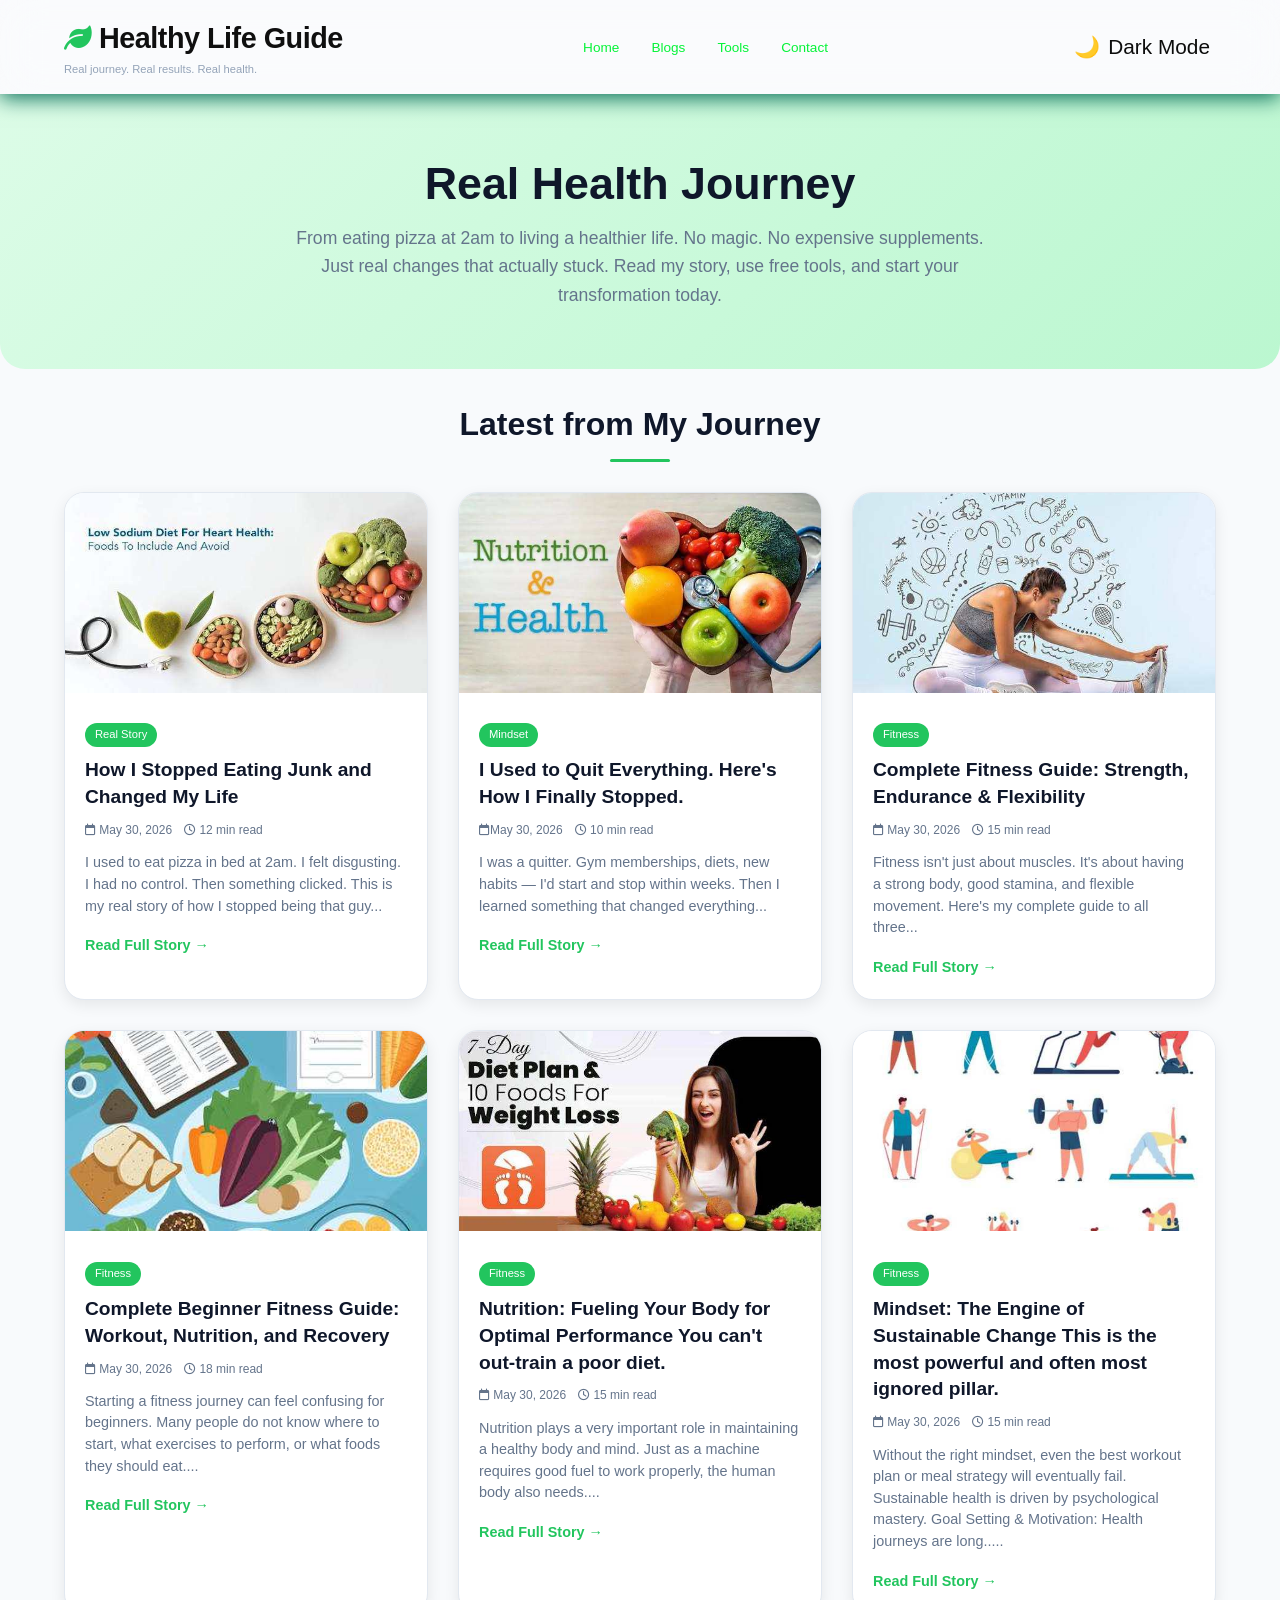
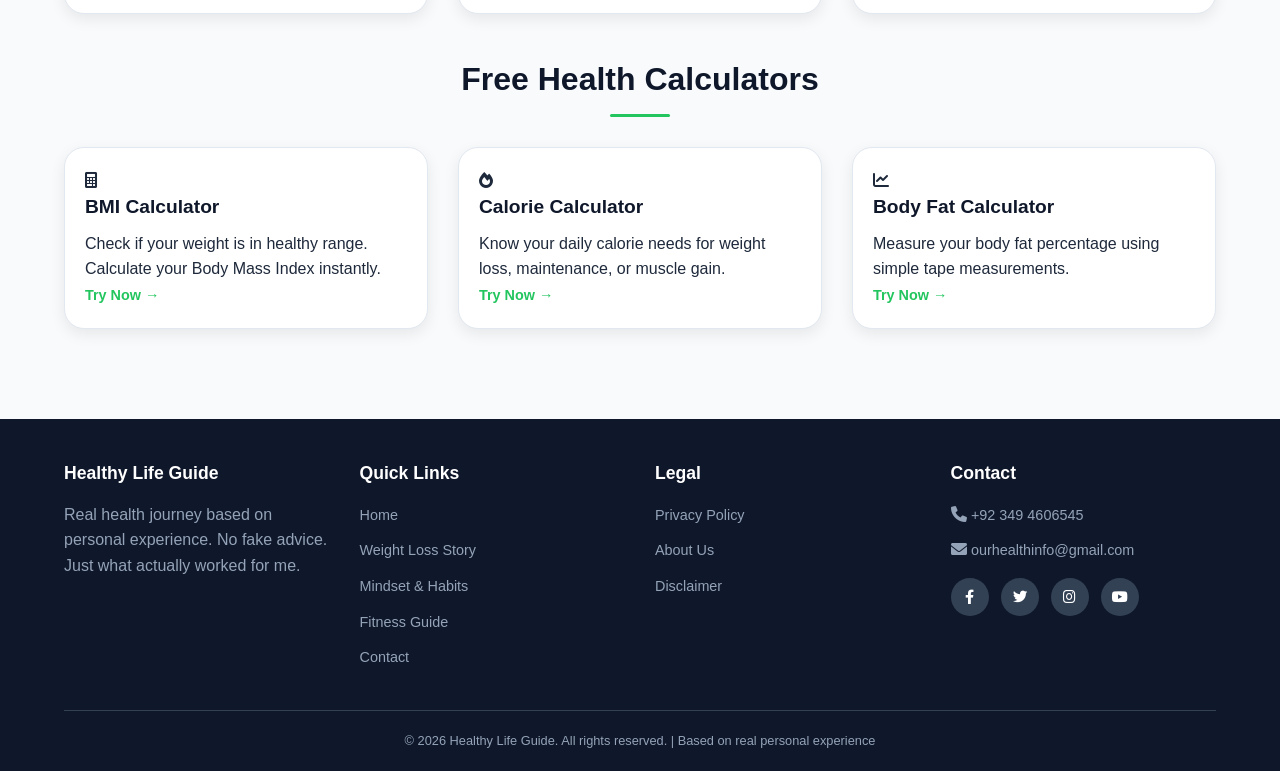
==== index.html @ e38f58d9 "remove sidebar adds" ====
<!DOCTYPE html>
<html lang="en">
<head>
    <meta charset="UTF-8">
    <meta name="viewport" content="width=device-width, initial-scale=1.0">
    
    <title>Healthy Life Guide | Real Fitness, Nutrition & Weight Loss Journey</title>
    <meta name="description" content="Real health journey from junk food addict to healthy living. Read my weight loss story, get fitness tips, nutrition advice, and use free health calculators.">
    <meta name="keywords" content="weight loss journey, fitness guide, healthy diet, home workout, BMI calculator, calorie calculator, real health story, personal experience">
    <meta name="author" content="Healthy Life Guide">
    <meta name="robots" content="index, follow">
    
    <link rel="canonical" href="https://ourhealthinfo.com/index.html">

    <!-- Open Graph -->
    <meta property="og:title" content="Healthy Life Guide | Real Fitness, Nutrition & Weight Loss Journey">
    <meta property="og:description" content="Real health journey from junk food addict to healthy living. Read my story and use free tools.">
    <meta property="og:type" content="website">
    <meta property="og:url" content="https://ourhealthinfo.com/">
    
    <!-- Twitter Card -->
    <meta name="twitter:card" content="summary_large_image">
    <meta name="twitter:title" content="Healthy Life Guide">
    <meta name="twitter:description" content="Real weight loss journey, fitness tips, and free health calculators">
    
    <!-- Favicon -->
    <link rel="icon" href="pictures/favicon.png" type="image/jpeg">

    <!-- Google AdSense -->
    <script async src="https://pagead2.googlesyndication.com/pagead/js/adsbygoogle.js?client=ca-pub-5123298033596186"
    crossorigin="anonymous"></script>

    <!-- Auto-Scroll Script (Hidden) -->

    <!-- Google tag (gtag.js) -->
    <script async src="https://www.googletagmanager.com/gtag/js?id=G-GXMY2THTPW"></script>
    <script>
      window.dataLayer = window.dataLayer || [];
      function gtag(){dataLayer.push(arguments);}
      gtag('js', new Date());
      gtag('config', 'G-GXMY2THTPW');
    </script>

    <!-- Schema Markup -->
    <script type="application/ld+json">
    {
        "@context": "https://schema.org",
        "@type": "WebSite",
        "name": "Healthy Life Guide",
        "url": "https://ourhealthinfo.com",
        "description": "Real health journey based on personal experience",
        "potentialAction": {
            "@type": "SearchAction",
            "target": "https://ourhealthinfo.com/search?q={search_term_string}",
            "query-input": "required name=search_term_string"
        }
    }
    </script>
    
    <link rel="stylesheet" href="css/style.css">
    <link rel="stylesheet" href="https://cdnjs.cloudflare.com/ajax/libs/font-awesome/6.0.0-beta3/css/all.min.css">
    <link rel="icon" type="image/png" href="assets/favicon.jpg">
</head>
<body>

<header class="site-header">
    <div class="container header-content">
        <div class="logo">
            <h1><i class="fas fa-leaf"></i> Healthy Life Guide</h1>
            <p>Real journey. Real results. Real health.</p>
        </div>
        <nav class="main-nav">
            <ul>
                <li><a href="index.html">Home</a></li>
                <li><a href="#blogs">Blogs</a></li>
                <li><a href="#tools">Tools</a></li>
                <li><a href="contact.html">Contact</a></li>
            </ul>
        </nav>
        <button id="darkModeToggle" class="dark-mode-toggle">
            🌙 <span>Dark Mode</span>
        </button>
    </div>
</header>

<section class="hero">
    <div class="container">
        <h1> Real Health Journey</h1>
        <p>From eating pizza at 2am to living a healthier life. No magic. No expensive supplements. Just real changes that actually stuck. Read my story, use free tools, and start your transformation today.</p>
    </div>
</section>

<!-- Main Layout with Sidebar -->
<main class="container main-layout">
    
    <!-- LEFT COLUMN: Main Content -->
    <div class="main-content">
        
        <!-- Blogs Section -->
        <section id="blogs">
            <h2 class="section-title">Latest from My Journey</h2>
            <div class="blog-grid">
                
                <article class="blog-card">
                    <img src="assets/weight-loss-journey.jpg" alt="Weight loss transformation journey before and after" class="blog-img" title="My Weight Loss Transformation Story">
                    <div class="blog-content">
                        <span class="blog-category">Real Story</span>
                        <h3><a href="blog/my-weight-loss-journey.html">How I Stopped Eating Junk and Changed My Life</a></h3>
                        <div class="blog-meta">
                            <span><i class="far fa-calendar"></i> May 30, 2026</span>
                            <span><i class="far fa-clock"></i> 12 min read</span>
                        </div>
                        <p class="blog-excerpt">I used to eat pizza in bed at 2am. I felt disgusting. I had no control. Then something clicked. This is my real story of how I stopped being that guy...</p>
                        <a href="blog/my-weight-loss-journey.html" class="read-more">Read Full Story →</a>
                    </div>
                </article>
                
                <article class="blog-card">
                    <img src="assets/healthy-diet.jpg" alt="Healthy balanced diet meal" class="blog-img" title="My Healthy Eating Transformation">
                    <div class="blog-content">
                        <span class="blog-category">Mindset</span>
                        <h3><a href="blog/how-i-started-healthy-diet.html">I Used to Quit Everything. Here's How I Finally Stopped.</a></h3>
                        <div class="blog-meta">
                            <span><i class="far fa-calendar"></i>May 30, 2026</span>
                            <span><i class="far fa-clock"></i> 10 min read</span>
                        </div>
                        <p class="blog-excerpt">I was a quitter. Gym memberships, diets, new habits — I'd start and stop within weeks. Then I learned something that changed everything...</p>
                        <a href="blog/how-i-started-healthy-diet.html" class="read-more">Read Full Story →</a>
                    </div>
                </article>
                
                <article class="blog-card">
                    <img src="assets/daily-fitness.jpg" alt="Home workout fitness routine" class="blog-img" title="Complete Home Fitness Guide">
                    <div class="blog-content">
                        <span class="blog-category">Fitness</span>
                        <h3><a href="blog/my-daily-fitness-routine.html">Complete Fitness Guide: Strength, Endurance & Flexibility</a></h3>
                        <div class="blog-meta">
                            <span><i class="far fa-calendar"></i> May 30, 2026</span>
                            <span><i class="far fa-clock"></i> 15 min read</span>
                        </div>
                        <p class="blog-excerpt">Fitness isn't just about muscles. It's about having a strong body, good stamina, and flexible movement. Here's my complete guide to all three...</p>
                        <a href="blog/my-daily-fitness-routine.html" class="read-more">Read Full Story →</a>
                    </div>
                </article>

                <article class="blog-card">
                    <img src="assets/2nd_optimized_optimized.jpg" alt="Home workout fitness routine" class="blog-img" title="Complete Home Fitness Guide">
                    <div class="blog-content">
                        <span class="blog-category">Fitness</span>
                        <h3><a href="blog/Complete-Beginner-Fitness-Guide.html">Complete Beginner Fitness Guide: Workout, Nutrition, and Recovery</a></h3>
                        <div class="blog-meta">
                            <span><i class="far fa-calendar"></i> May 30, 2026</span>
                            <span><i class="far fa-clock"></i> 18 min read</span>
                        </div>
                        <p class="blog-excerpt">Starting a fitness journey can feel confusing for beginners. Many people do not know where to start, what exercises to perform, or what foods they should eat....</p>
                        <a href="blog/Complete-Beginner-Fitness-Guide.html" class="read-more">Read Full Story →</a>
                    </div>
                </article>

                <!-- IN-FEED AD (After 4th blog card - between blog cards) -->
                <!-- <div class="infeed-ad">
                    <ins class="adsbygoogle"
                         style="display:block; text-align:center;"
                         data-ad-layout="in-article"
                         data-ad-format="fluid"
                         data-ad-client="ca-pub-5123298033596186"
                         data-ad-slot="1799684906"></ins>
                    <script>
                         (adsbygoogle = window.adsbygoogle || []).push({});
                    </script>
                </div> -->

                <article class="blog-card">
                    <img src="assets/20251025_025932_optimized.jpg" alt="Home workout fitness routine" class="blog-img" title="Complete Home Fitness Guide">
                    <div class="blog-content">
                        <span class="blog-category">Fitness</span>
                        <h3><a href="blog/complete-nutrition-guide.html">Nutrition: Fueling Your Body for Optimal Performance You can't out-train a poor diet.</a></h3>
                        <div class="blog-meta">
                            <span><i class="far fa-calendar"></i> May 30, 2026</span>
                            <span><i class="far fa-clock"></i> 15 min read</span>
                        </div>
                        <p class="blog-excerpt">Nutrition plays a very important role in maintaining a healthy body and mind. Just as a machine requires good fuel to work properly, the human body also needs....</p>
                        <a href="blog/complete-nutrition-guide.html" class="read-more">Read Full Story →</a>
                    </div>
                </article>

                <article class="blog-card">
                    <img src="assets/20251025_090046_optimized.jpg" alt="Home workout fitness routine" class="blog-img" title="Complete Home Fitness Guide">
                    <div class="blog-content">
                        <span class="blog-category">Fitness</span>
                        <h3><a href="blog/complete-mindset-guide.html">Mindset: The Engine of Sustainable Change This is the most powerful and often most ignored pillar.</a></h3>
                        <div class="blog-meta">
                            <span><i class="far fa-calendar"></i> May 30, 2026</span>
                            <span><i class="far fa-clock"></i> 15 min read</span>
                        </div>
                        <p class="blog-excerpt">Without the right mindset, even the best workout plan or meal strategy will eventually fail. Sustainable health is driven by psychological mastery. Goal Setting & Motivation: Health journeys are long.....</p>
                        <a href="blog/complete-mindset-guide.html" class="read-more">Read Full Story →</a>
                    </div>
                </article>
            </div>
        </section>
        
        <!-- Tools Section -->
        <section id="tools">
            <h2 class="section-title">Free Health Calculators</h2>
            <div class="tools-grid">
                
                <div class="tool-card">
                    <div class="tool-content">
                        <div class="tool-icon"><i class="fas fa-calculator"></i></div>
                        <h3><a href="tools/bmi-calculator.html">BMI Calculator</a></h3>
                        <p>Check if your weight is in healthy range. Calculate your Body Mass Index instantly.</p>
                        <a href="tools/bmi-calculator.html" class="read-more">Try Now →</a>
                    </div>
                </div>
                
                <div class="tool-card">
                    <div class="tool-content">
                        <div class="tool-icon"><i class="fas fa-fire"></i></div>
                        <h3><a href="tools/calorie-calculator.html">Calorie Calculator</a></h3>
                        <p>Know your daily calorie needs for weight loss, maintenance, or muscle gain.</p>
                        <a href="tools/calorie-calculator.html" class="read-more">Try Now →</a>
                    </div>
                </div>
                
                <div class="tool-card">
                    <div class="tool-content">
                        <div class="tool-icon"><i class="fas fa-chart-line"></i></div>
                        <h3><a href="tools/body-fat-calculator.html">Body Fat Calculator</a></h3>
                        <p>Measure your body fat percentage using simple tape measurements.</p>
                        <a href="tools/body-fat-calculator.html" class="read-more">Try Now →</a>
                    </div>
                </div>
            </div>
            
            <!-- IN-ARTICLE AD (After tools section) -->
            <div class="inarticle-ad">
                <ins class="adsbygoogle"
                     style="display:block; text-align:center;"
                     data-ad-layout="in-article"
                     data-ad-format="fluid"
                     data-ad-client="ca-pub-5123298033596186"
                     data-ad-slot="1799684906"></ins>
                <script>
                     (adsbygoogle = window.adsbygoogle || []).push({});
                </script>
            </div>
        </section>
    </div>
    
</main>

<!-- MOBILE ONLY: Bottom Anchor Ad (Sticky on Mobile) -->
<div class="mobile-bottom-ad">
    <ins class="adsbygoogle"
         style="display:block"
         data-ad-client="ca-pub-5123298033596186"
         data-ad-slot="8180225611"
         data-ad-format="auto"
         data-full-width-responsive="true"></ins>
    <script>
         (adsbygoogle = window.adsbygoogle || []).push({});
    </script>
</div>

<footer class="site-footer">
    <div class="container">
        <div class="footer-content">
            <div class="footer-col">
                <h3>Healthy Life Guide</h3>
                <p>Real health journey based on personal experience. No fake advice. Just what actually worked for me.</p>
            </div>
            <div class="footer-col">
                <h3>Quick Links</h3>
                <ul>
                    <li><a href="index.html">Home</a></li>
                    <li><a href="blog/my-weight-loss-journey.html">Weight Loss Story</a></li>
                    <li><a href="blog/how-i-started-healthy-diet.html">Mindset & Habits</a></li>
                    <li><a href="blog/my-daily-fitness-routine.html">Fitness Guide</a></li>
                    <li><a href="contact.html">Contact</a></li>
                </ul>
            </div>
            <div class="footer-col">
                <h3>Legal</h3>
                <ul>
                    <li><a href="blog/privacy.html">Privacy Policy</a></li>
                    <li><a href="blog/about.html">About Us</a></li>
                    <li><a href="blog/disclaimer.html">Disclaimer</a></li>
                </ul>
            </div>
            <div class="footer-col">
                <h3>Contact</h3>
                <ul>
                    <li><i class="fas fa-phone"></i> <a href="tel:+923494606545">+92 349 4606545</a></li>
                    <li><i class="fas fa-envelope"></i> <a href="mailto:ourhealthinfo@gmail.com">ourhealthinfo@gmail.com</a></li>
                </ul>
                <div class="social-links" style="margin-top: 15px;">
                    <a href="#"><i class="fab fa-facebook-f"></i></a>
                    <a href="#"><i class="fab fa-twitter"></i></a>
                    <a href="#"><i class="fab fa-instagram"></i></a>
                    <a href="#"><i class="fab fa-youtube"></i></a>
                </div>
            </div>
        </div>
        <div class="footer-bottom">
            <p>&copy; 2026 Healthy Life Guide. All rights reserved. | Based on real personal experience</p>
        </div>
    </div>
</footer>

<script src="js/main.js"></script>
<script src="assets/js/auto-scroll.js" defer></script>


</body>
</html>
---- css/style.css ----
/* ========================================
   HEALTHY LIFE GUIDE - FULLY RESPONSIVE
   Mobile-First Design WITH DARK MODE
   ======================================== */

* {
    margin: 0;
    padding: 0;
    box-sizing: border-box;
}

/* Light Mode Variables (Default) */
:root {
    --primary: #22c55e;
    --primary-dark: #16a34a;
    --primary-light: #4ade80;
    --secondary: #3b82f6;
    --dark: #1e293b;
    --darker: #0f172a;
    --light: #f8fafc;
    --gray: #64748b;
    --gray-light: #e2e8f0;
    --white: #ffffff;
    --danger: #ef4444;
    --warning: #f59e0b;
    --success: #10b981;
    --bg-body: #f8fafc;
    --text-body: #1e293b;
    --card-bg: #ffffff;
    --border-color: #e2e8f0;
    --footer-bg: #0f172a;
    --footer-text: #94a3b8;
}

/* Dark Mode Variables */
body.dark-mode {
    --bg-body: #121212;
    --text-body: #e0e0e0;
    --card-bg: #1e1e1e;
    --border-color: #333333;
    --gray-light: #333333;
    --gray: #aaaaaa;
    --footer-bg: #0a0a0a;
    --footer-text: #888888;
}

body {
    font-family: 'Segoe UI', Tahoma, Geneva, Verdana, sans-serif;
    background-color: var(--bg-body);
    color: var(--text-body);
    line-height: 1.6;
    font-size: 16px;
    transition: background-color 0.3s ease, color 0.3s ease;
}

.container {
    width: 100%;
    max-width: 1200px;
    margin: 0 auto;
    padding: 0 16px;
}

/* ========== DARK MODE TOGGLE BUTTON ========== */
.dark-mode-toggle {
    background: transparent;
    border: none;
    cursor: pointer;
    font-size: 1.3rem;
    padding: 4px 6px;
    border-radius: 30px;
    transition: all 0.3s ease;
    color: #0c0c0c;
    display: flex;
    align-items: center;
    gap: 8px;
}

.dark-mode-toggle:hover {
    background-color: rgba(255, 255, 255, 0.1);
    transform: scale(1.05);
}

body.dark-mode .dark-mode-toggle {
    color: #ffd966;
}

/* ========== HEADER (Mobile First) ========== */
.site-header {
    /* background: linear-gradient(135deg, var(--darker) 0%, var(--dark) 100%); */
    color: rgb(15, 15, 15);
    padding: 15px 0;
    position: sticky;
    top: 0;
    z-index: 1000;
    box-shadow: 0 4px 20px rgba(2, 107, 84, 0.973);
        background: rgba(255, 255, 255, 0.25);
    backdrop-filter: blur(20px);
}

.header-content {
    display: flex;
    flex-direction: column;
    align-items: center;
    gap: 12px;
}

.logo {
    text-align: center;
}

.logo h1 {
    font-size: 1.5rem;
    letter-spacing: -0.5px;
}

.logo h1 i {
    color: var(--primary);
}

.logo p {
    font-size: 0.7rem;
    color: #94a3b8;
}

.main-nav ul {
    display: flex;
    flex-wrap: wrap;
    justify-content: center;
    gap: 12px;
    list-style: none;
}

.main-nav a {
    color: #06f339;
    text-decoration: none;
    font-weight: 500;
    font-size: 0.85rem;
    padding: 5px 10px;
    transition: color 0.3s;
}

.main-nav a:hover {
    color: var(--primary);
}

/* ========== HERO (Mobile First) ========== */
.hero {
    background: linear-gradient(135deg, #dcfce7 0%, #bbf7d0 100%);
    padding: 40px 16px;
    text-align: center;
    border-radius: 0 0 25px 25px;
    margin-bottom: 30px;
    transition: background 0.3s ease;
}

body.dark-mode .hero {
    background: linear-gradient(135deg, #1a3a2a 0%, #0d2a1a 100%);
}

.hero h1 {
    font-size: 1.8rem;
    color: var(--darker);
    margin-bottom: 12px;
    line-height: 1.3;
}

body.dark-mode .hero h1 {
    color: #ffffff;
}

.hero p {
    font-size: 1rem;
    color: var(--gray);
    max-width: 700px;
    margin: 0 auto;
}

/* ========== SECTION TITLES ========== */
.section-title {
    font-size: 1.6rem;
    text-align: center;
    margin-bottom: 30px;
    color: var(--darker);
    position: relative;
    padding-bottom: 12px;
}

body.dark-mode .section-title {
    color: var(--primary-light);
}

.section-title::after {
    content: '';
    position: absolute;
    bottom: 0;
    left: 50%;
    transform: translateX(-50%);
    width: 60px;
    height: 3px;
    background: var(--primary);
    border-radius: 2px;
}

/* ========== BLOG CARDS (Mobile First) ========== */
.blog-grid, .tools-grid {
    display: grid;
    grid-template-columns: 1fr;
    gap: 25px;
    margin-bottom: 40px;
}

.blog-card, .tool-card {
    background: var(--card-bg);
    border-radius: 20px;
    overflow: hidden;
    box-shadow: 0 5px 15px rgba(0,0,0,0.08);
    transition: transform 0.3s, box-shadow 0.3s;
    border: 1px solid var(--border-color);
}

.blog-card:hover, .tool-card:hover {
    transform: translateY(-3px);
    box-shadow: 0 10px 25px rgba(0,0,0,0.12);
}

.blog-img {
    width: 100%;
    height: 200px;
    object-fit: cover;
}

.blog-content, .tool-content {
    padding: 20px;
}

.blog-category {
    display: inline-block;
    background: var(--primary);
    color: white;
    font-size: 0.7rem;
    padding: 3px 10px;
    border-radius: 20px;
    margin-bottom: 10px;
}

.blog-card h3, .tool-card h3 {
    font-size: 1.2rem;
    margin-bottom: 10px;
    color: var(--darker);
    line-height: 1.4;
}

body.dark-mode .blog-card h3,
body.dark-mode .tool-card h3 {
    color: #ffffff;
}

.blog-card h3 a, .tool-card h3 a {
    text-decoration: none;
    color: inherit;
    transition: color 0.3s;
}

.blog-card h3 a:hover, .tool-card h3 a:hover {
    color: var(--primary);
}

.blog-meta {
    font-size: 0.75rem;
    color: var(--gray);
    margin-bottom: 12px;
    display: flex;
    gap: 12px;
    flex-wrap: wrap;
}

.blog-excerpt {
    color: var(--gray);
    margin-bottom: 15px;
    line-height: 1.5;
    font-size: 0.9rem;
}

.read-more {
    display: inline-block;
    color: var(--primary);
    text-decoration: none;
    font-weight: 600;
    font-size: 0.9rem;
    transition: gap 0.3s;
}

.read-more:hover {
    gap: 5px;
}

/* ========== BLOG POST PAGE (Mobile First) ========== */
.blog-post {
    background: var(--card-bg);
    border-radius: 20px;
    padding: 20px;
    margin: 30px 0;
    box-shadow: 0 5px 15px rgba(0,0,0,0.05);
    border: 1px solid var(--border-color);
}

.blog-post h1 {
    font-size: 1.8rem;
    color: var(--darker);
    margin-bottom: 15px;
    line-height: 1.3;
}

body.dark-mode .blog-post h1 {
    color: #ffffff;
}

.blog-post .post-meta {
    color: var(--gray);
    border-bottom: 1px solid var(--border-color);
    padding-bottom: 15px;
    margin-bottom: 20px;
    font-size: 0.8rem;
    display: flex;
    flex-wrap: wrap;
    gap: 15px;
}

.blog-post h2 {
    font-size: 1.4rem;
    margin: 30px 0 15px 0;
    color: var(--dark);
    border-left: 4px solid var(--primary);
    padding-left: 15px;
}

.blog-post h3 {
    font-size: 1.2rem;
    margin: 25px 0 12px 0;
    color: var(--dark);
}

body.dark-mode .blog-post h2,
body.dark-mode .blog-post h3 {
    color: #e0e0e0;
}

.blog-post p {
    margin-bottom: 18px;
    font-size: 1rem;
    color: var(--text-body);
    line-height: 1.7;
}

.blog-post ul, .blog-post ol {
    margin: 15px 0 15px 25px;
}

.blog-post li {
    margin-bottom: 8px;
    font-size: 0.95rem;
    color: var(--text-body);
}

.info-box, .tip-box, .warning-box {
    padding: 15px 18px;
    margin: 20px 0;
    border-radius: 14px;
    font-size: 0.95rem;
}

.info-box {
    background: #ecfdf5;
    border-left: 4px solid var(--success);
}

body.dark-mode .info-box {
    background: #1a3a2a;
    border-left: 4px solid var(--success);
}

.tip-box {
    background: #fffbeb;
    border-left: 4px solid var(--warning);
}

body.dark-mode .tip-box {
    background: #3a2a1a;
    border-left: 4px solid var(--warning);
}

.warning-box {
    background: #fef2f2;
    border-left: 4px solid var(--danger);
}

body.dark-mode .warning-box {
    background: #3a1a1a;
    border-left: 4px solid var(--danger);
}

.post-image {
    width: 100%;
    border-radius: 16px;
    margin: 20px 0;
}

/* ========== TOOLS PAGES (Mobile First) ========== */
.tool-container {
    background: var(--card-bg);
    border-radius: 20px;
    padding: 20px;
    margin: 30px 0;
    box-shadow: 0 5px 15px rgba(0,0,0,0.05);
    border: 1px solid var(--border-color);
}

.tool-container h1 {
    font-size: 1.6rem;
    text-align: center;
    margin-bottom: 15px;
    color: var(--darker);
}

body.dark-mode .tool-container h1 {
    color: #ffffff;
}

.tool-container > p {
    text-align: center;
    margin-bottom: 25px;
    color: var(--gray);
    font-size: 0.95rem;
}

.calculator-box {
    max-width: 100%;
    margin: 0 auto;
}

.form-group {
    margin-bottom: 18px;
}

.form-group label {
    display: block;
    margin-bottom: 6px;
    font-weight: 600;
    color: var(--text-body);
    font-size: 0.9rem;
}

.form-group input, .form-group select, .form-group textarea {
    width: 100%;
    padding: 12px 14px;
    border: 1px solid var(--border-color);
    border-radius: 12px;
    font-size: 1rem;
    transition: border-color 0.3s;
    background-color: var(--card-bg);
    color: var(--text-body);
}

.form-group input:focus, .form-group select:focus, .form-group textarea:focus {
    outline: none;
    border-color: var(--primary);
}

.btn-calculate {
    width: 100%;
    background: var(--primary);
    color: white;
    border: none;
    padding: 14px;
    border-radius: 12px;
    font-size: 1rem;
    font-weight: 600;
    cursor: pointer;
    transition: background 0.3s;
}

.btn-calculate:hover {
    background: var(--primary-dark);
}

.result-box {
    margin-top: 25px;
    padding: 18px;
    background: var(--bg-body);
    border-radius: 14px;
    text-align: center;
    border: 1px solid var(--border-color);
}

.result-box h3 {
    margin-bottom: 12px;
    color: var(--primary);
    font-size: 1.2rem;
}

.result-value {
    font-size: 2rem;
    font-weight: 700;
    color: var(--darker);
}

.tool-info {
    margin-top: 30px;
    padding: 20px;
    background: var(--bg-body);
    border-radius: 16px;
    border: 1px solid var(--border-color);
}

.tool-info h3 {
    color: var(--text-body);
    margin-bottom: 12px;
    font-size: 1.2rem;
}

.tool-info ul, .tool-info ol {
    margin-left: 20px;
    margin-bottom: 15px;
}

.tool-info li {
    margin-bottom: 8px;
    font-size: 0.9rem;
    color: var(--text-body);
}

/* ========== CONTACT PAGE (Mobile First) ========== */
.contact-container {
    display: flex;
    flex-direction: column;
    gap: 30px;
    margin: 30px 0;
}

.contact-info {
    background: var(--bg-body);
    padding: 20px;
    border-radius: 20px;
    border: 1px solid var(--border-color);
}

.contact-info h2 {
    margin-bottom: 15px;
    color: var(--darker);
    font-size: 1.4rem;
}

body.dark-mode .contact-info h2 {
    color: #ffffff;
}

.contact-detail {
    display: flex;
    align-items: center;
    gap: 15px;
    margin-bottom: 20px;
    padding: 12px;
    background: var(--card-bg);
    border-radius: 12px;
    border: 1px solid var(--border-color);
}

.contact-detail i {
    font-size: 1.3rem;
    color: var(--primary);
}

.contact-detail a {
    text-decoration: none;
    color: var(--text-body);
    word-break: break-all;
}

.contact-form {
    background: var(--card-bg);
    padding: 20px;
    border-radius: 20px;
    box-shadow: 0 5px 15px rgba(0,0,0,0.05);
    border: 1px solid var(--border-color);
}

.contact-form h2 {
    margin-bottom: 15px;
    color: var(--darker);
    font-size: 1.4rem;
}

body.dark-mode .contact-form h2 {
    color: #ffffff;
}

/* ========== FOOTER (Mobile First) ========== */
.site-footer {
    background: var(--footer-bg);
    color: var(--footer-text);
    padding: 40px 0 20px;
    margin-top: 50px;
    transition: background 0.3s ease;
}

.footer-content {
    display: grid;
    grid-template-columns: 1fr;
    gap: 30px;
    margin-bottom: 30px;
}

.footer-col h3 {
    color: white;
    margin-bottom: 15px;
    font-size: 1.1rem;
}

.footer-col ul {
    list-style: none;
}

.footer-col ul li {
    margin-bottom: 10px;
}

.footer-col a {
    color: var(--footer-text);
    text-decoration: none;
    transition: color 0.3s;
    font-size: 0.9rem;
}

.footer-col a:hover {
    color: var(--primary);
}

.social-links {
    display: flex;
    gap: 12px;
    flex-wrap: wrap;
}

.social-links a {
    display: inline-flex;
    align-items: center;
    justify-content: center;
    width: 38px;
    height: 38px;
    background: #334155;
    border-radius: 50%;
    transition: background 0.3s;
    color: white;
}

.social-links a:hover {
    background: var(--primary);
    color: white;
}

.footer-bottom {
    text-align: center;
    padding-top: 20px;
    border-top: 1px solid #334155;
    font-size: 0.8rem;
}

/* ========== TABLET (768px and up) ========== */
@media (min-width: 768px) {
    .container {
        padding: 0 24px;
    }
    
    .header-content {
        flex-direction: row;
        justify-content: space-between;
    }
    
    .logo {
        text-align: left;
    }
    
    .logo h1 {
        font-size: 1.8rem;
    }
    
    .hero h1 {
        font-size: 2.2rem;
    }
    
    .hero p {
        font-size: 1.1rem;
    }
    
    .section-title {
        font-size: 2rem;
    }
    
    .blog-grid, .tools-grid {
        grid-template-columns: repeat(2, 1fr);
        gap: 30px;
    }
    
    .blog-post {
        padding: 30px;
    }
    
    .blog-post h1 {
        font-size: 2.2rem;
    }
    
    .blog-post h2 {
        font-size: 1.6rem;
    }
    
    .tool-container {
        padding: 30px;
    }
    
    .calculator-box {
        max-width: 500px;
    }
    
    .contact-container {
        flex-direction: row;
        gap: 40px;
    }
    
    .contact-info, .contact-form {
        flex: 1;
        padding: 25px;
    }
    
    .footer-content {
        grid-template-columns: repeat(2, 1fr);
    }
}

/* ========== DESKTOP (1024px and up) ========== */
@media (min-width: 1024px) {
    .blog-grid, .tools-grid {
        grid-template-columns: repeat(3, 1fr);
    }
    
    .blog-post {
        padding: 40px;
    }
    
    .blog-post h1 {
        font-size: 2.5rem;
    }
    
    .footer-content {
        grid-template-columns: repeat(4, 1fr);
    }
    
    .hero {
        padding: 60px 0;
    }
    
    .hero h1 {
        font-size: 2.8rem;
    }
}

/* ========== MOBILE SMALL (under 480px) ========== */
@media (max-width: 480px) {
    .blog-post h1 {
        font-size: 1.5rem;
    }
    
    .blog-post h2 {
        font-size: 1.2rem;
    }
    
    .blog-post h3 {
        font-size: 1.1rem;
    }
    
    .blog-post p, .blog-post li {
        font-size: 0.9rem;
    }
    
    .info-box, .tip-box, .warning-box {
        padding: 12px 15px;
        font-size: 0.85rem;
    }
    
    .tool-container h1 {
        font-size: 1.4rem;
    }
    
    .result-value {
        font-size: 1.8rem;
    }
    
    .main-nav a {
        font-size: 0.75rem;
        padding: 4px 8px;
    }
    
    .dark-mode-toggle span {
        display: none;
    }
}

/* ========== MAIN LAYOUT WITH SIDEBAR ========== */
.main-layout {
    display: flex;
    flex-direction: column;
    gap: 30px;
    margin: 30px auto;
}

.main-content {
    flex: 3;
    min-width: 0;
}

.sidebar {
    flex: 1;
    display: flex;
    flex-direction: column;
    gap: 25px;
}

/* Desktop: Show sidebar on right */
@media (min-width: 992px) {
    .main-layout {
        flex-direction: row;
    }
}

/* Mobile: Sidebar below main content */
@media (max-width: 768px) {
    .sidebar {
        margin-top: 20px;
    }
}

/* ========== SIDEBAR STYLES ========== */
.sidebar-ad {
    background: var(--card-bg);
    border-radius: 16px;
    padding: 15px;
    text-align: center;
    border: 1px solid var(--border-color);
    min-height: 250px;
    display: flex;
    align-items: center;
    justify-content: center;
}

.sidebar-ad ins {
    display: block;
    width: 100%;
}

.sidebar-widget {
    background: var(--card-bg);
    border-radius: 16px;
    padding: 20px;
    border: 1px solid var(--border-color);
}

.sidebar-widget h3 {
    font-size: 1.2rem;
    margin-bottom: 15px;
    color: var(--darker);
    border-left: 3px solid var(--primary);
    padding-left: 12px;
}

body.dark-mode .sidebar-widget h3 {
    color: #ffffff;
}

.sidebar-widget ul {
    list-style: none;
}

.sidebar-widget ul li {
    margin-bottom: 12px;
    padding-bottom: 8px;
    border-bottom: 1px solid var(--border-color);
}

.sidebar-widget ul li:last-child {
    border-bottom: none;
}

.sidebar-widget ul li a {
    text-decoration: none;
    color: var(--text-body);
    transition: color 0.3s;
    display: block;
}

.sidebar-widget ul li a:hover {
    color: var(--primary);
    padding-left: 5px;
}

.sidebar-input {
    width: 100%;
    padding: 12px;
    border: 1px solid var(--border-color);
    border-radius: 10px;
    margin-bottom: 12px;
    background: var(--bg-body);
    color: var(--text-body);
}

.sidebar-btn {
    width: 100%;
    padding: 12px;
    background: var(--primary);
    color: white;
    border: none;
    border-radius: 10px;
    cursor: pointer;
    font-weight: 600;
    transition: background 0.3s;
}

.sidebar-btn:hover {
    background: var(--primary-dark);
}
.inarticle-ad{
    width: 80%;
}


/* Leaf Icon Styling */
.logo i.fa-leaf,
.logo h1 i,
header .logo i {
    cursor: pointer !important;
    transition: all 0.3s ease !important;
    display: inline-block !important;
}

.logo i.fa-leaf:hover,
.logo h1 i:hover,
header .logo i:hover {
    transform: scale(1.2) rotate(15deg) !important;
    color: #2ecc71 !important;
}
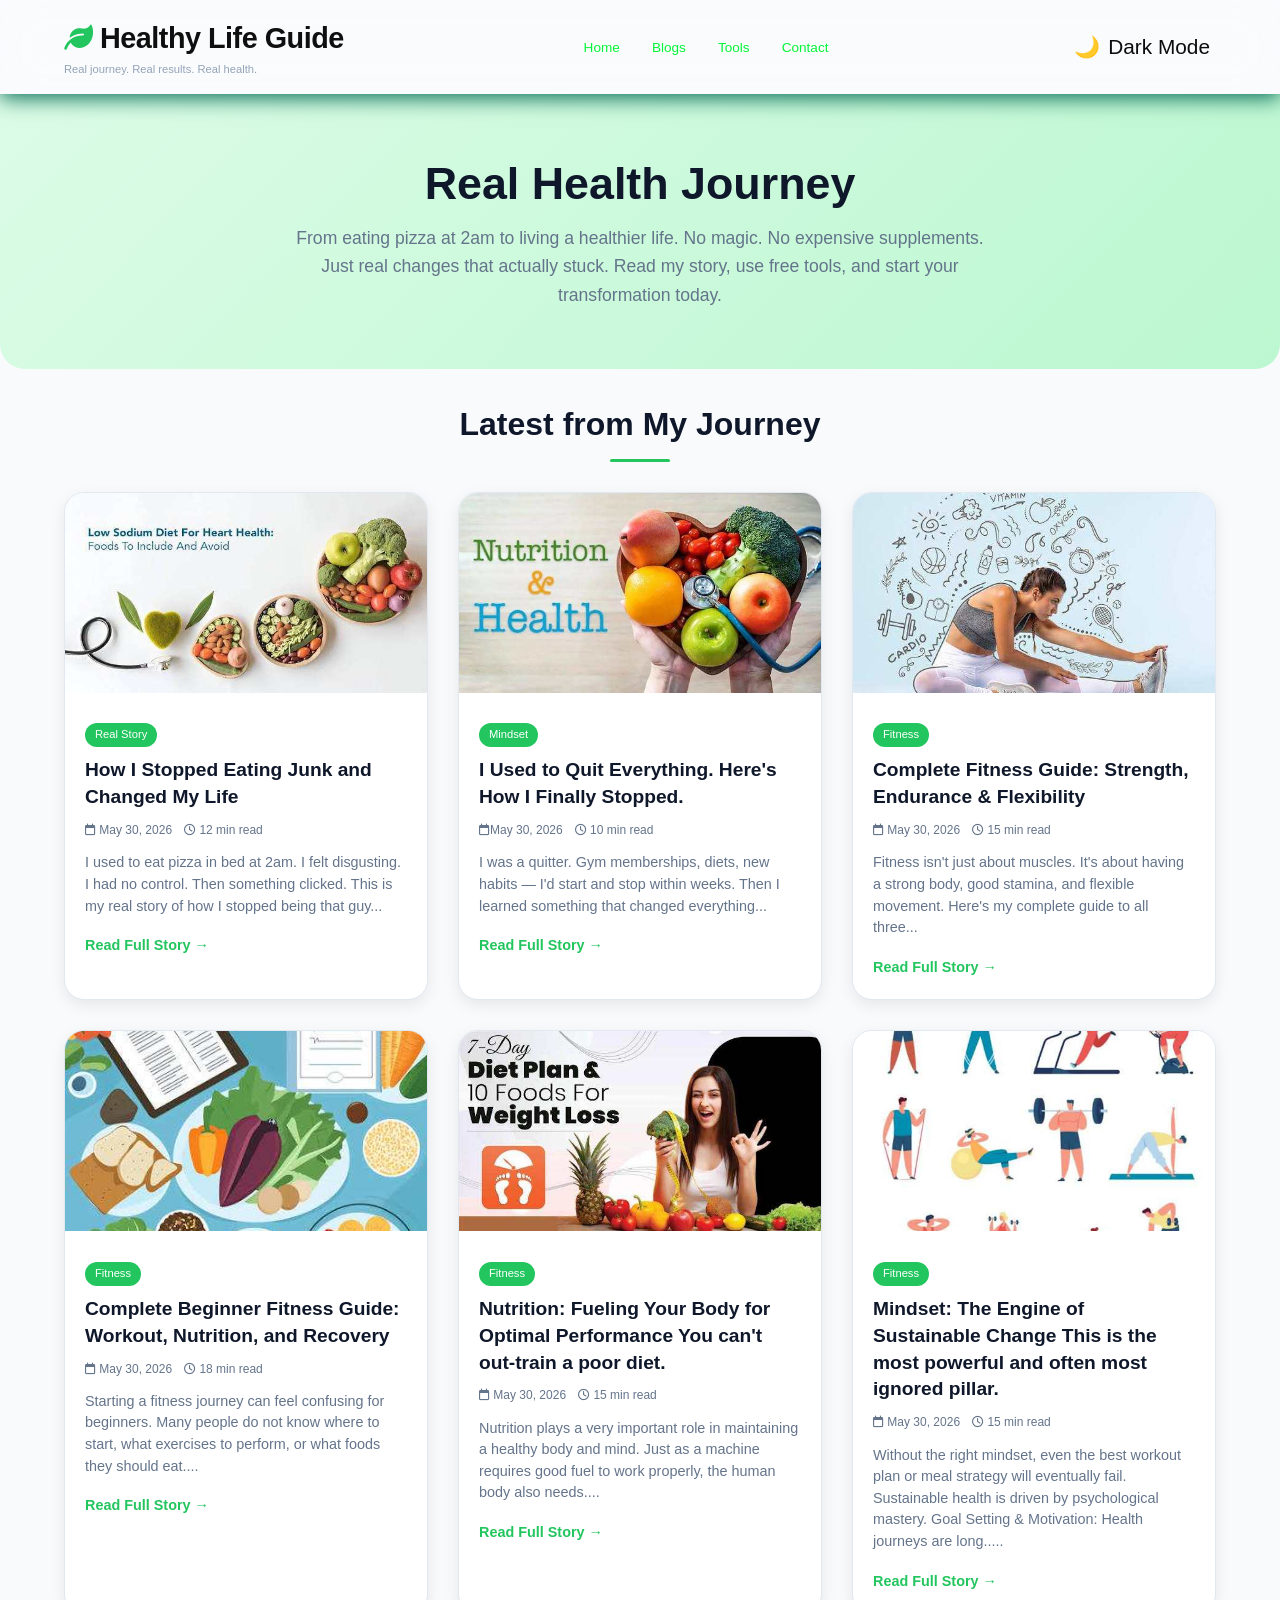
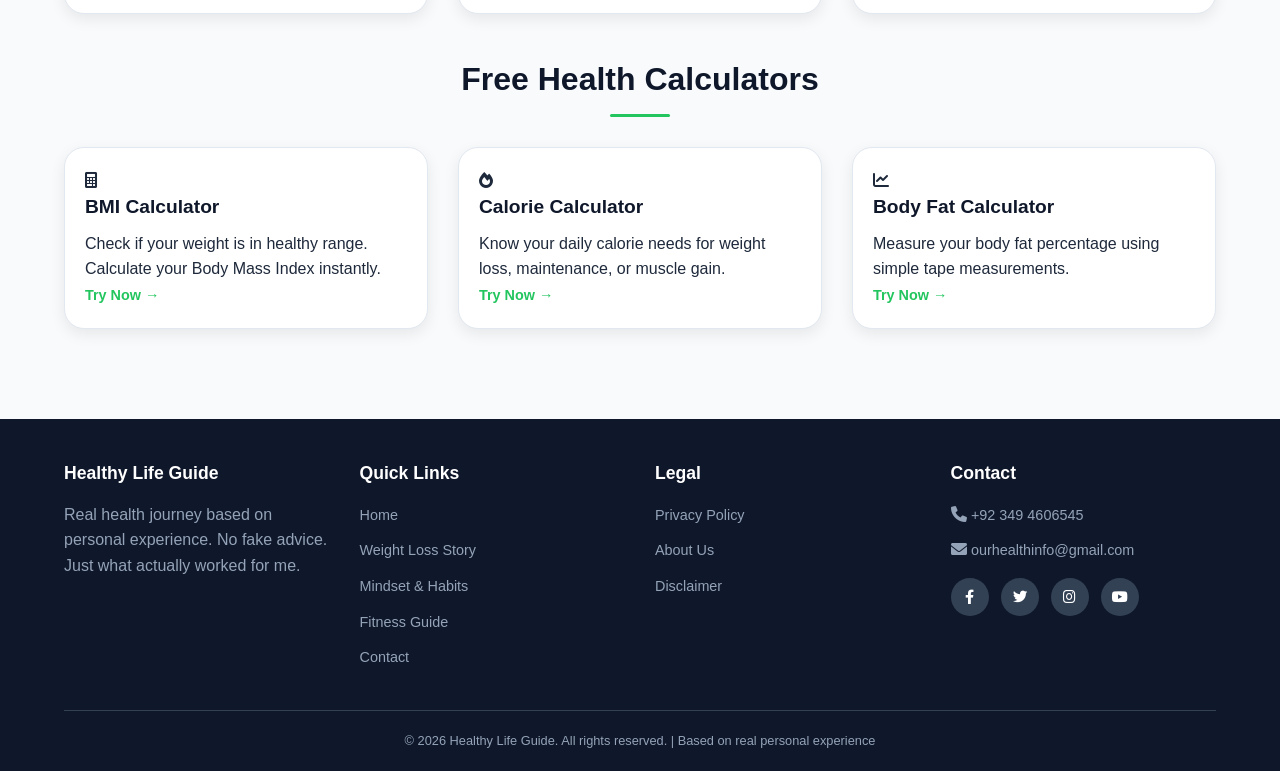
==== commit 557bef0a: "add analytic tag manager" ====
--- a/index.html
+++ b/index.html
@@ -10,7 +10,7 @@
     <meta name="author" content="Healthy Life Guide">
     <meta name="robots" content="index, follow">
     
-    <link rel="canonical" href="https://ourhealthinfo.com/index.html">
+    <link rel="canonical" href="http://apexwellness.netlify.app/index.html">
 
     <!-- Open Graph -->
     <meta property="og:title" content="Healthy Life Guide | Real Fitness, Nutrition & Weight Loss Journey">
@@ -33,13 +33,15 @@
     <!-- Auto-Scroll Script (Hidden) -->
 
     <!-- Google tag (gtag.js) -->
-    <script async src="https://www.googletagmanager.com/gtag/js?id=G-GXMY2THTPW"></script>
-    <script>
-      window.dataLayer = window.dataLayer || [];
-      function gtag(){dataLayer.push(arguments);}
-      gtag('js', new Date());
-      gtag('config', 'G-GXMY2THTPW');
-    </script>
+   <!-- Google tag (gtag.js) -->
+<script async src="https://www.googletagmanager.com/gtag/js?id=G-XFYR91ED2V"></script>
+<script>
+  window.dataLayer = window.dataLayer || [];
+  function gtag(){dataLayer.push(arguments);}
+  gtag('js', new Date());
+
+  gtag('config', 'G-XFYR91ED2V');
+</script>
 
     <!-- Schema Markup -->
     <script type="application/ld+json">
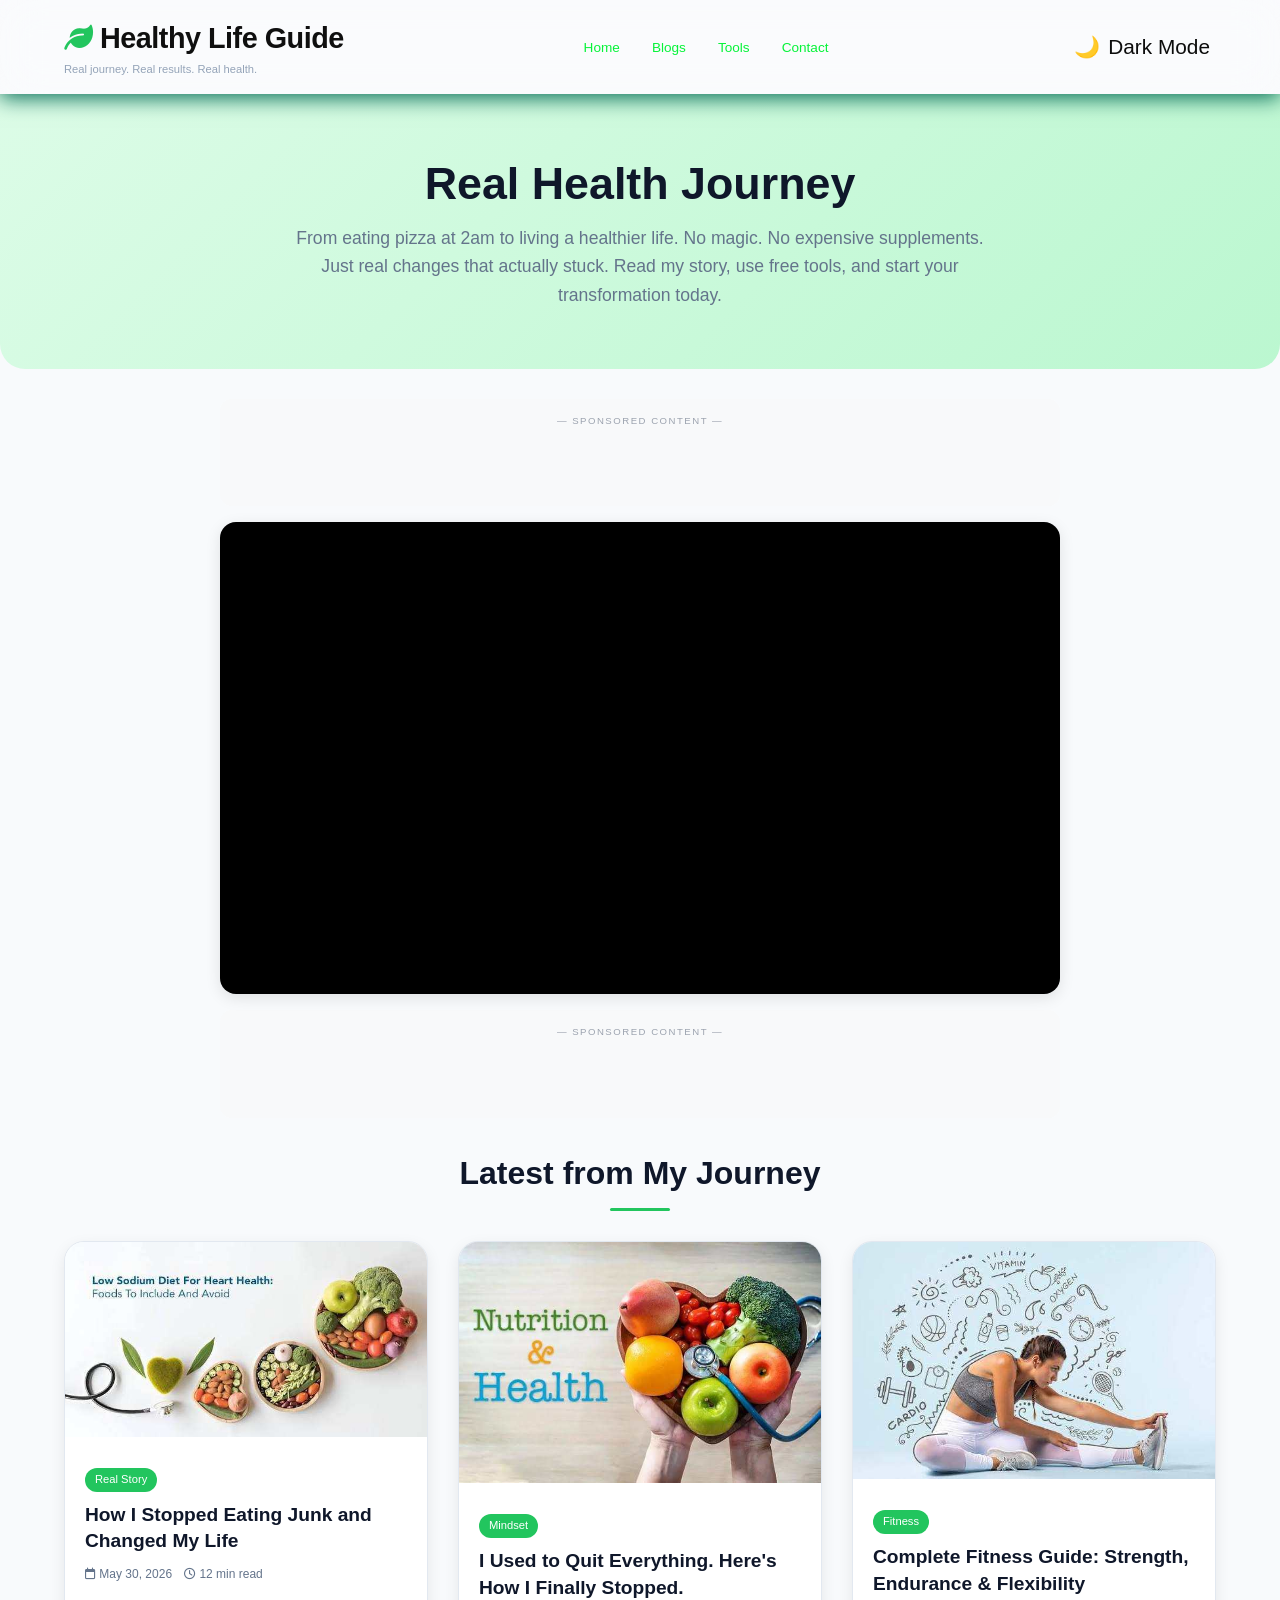
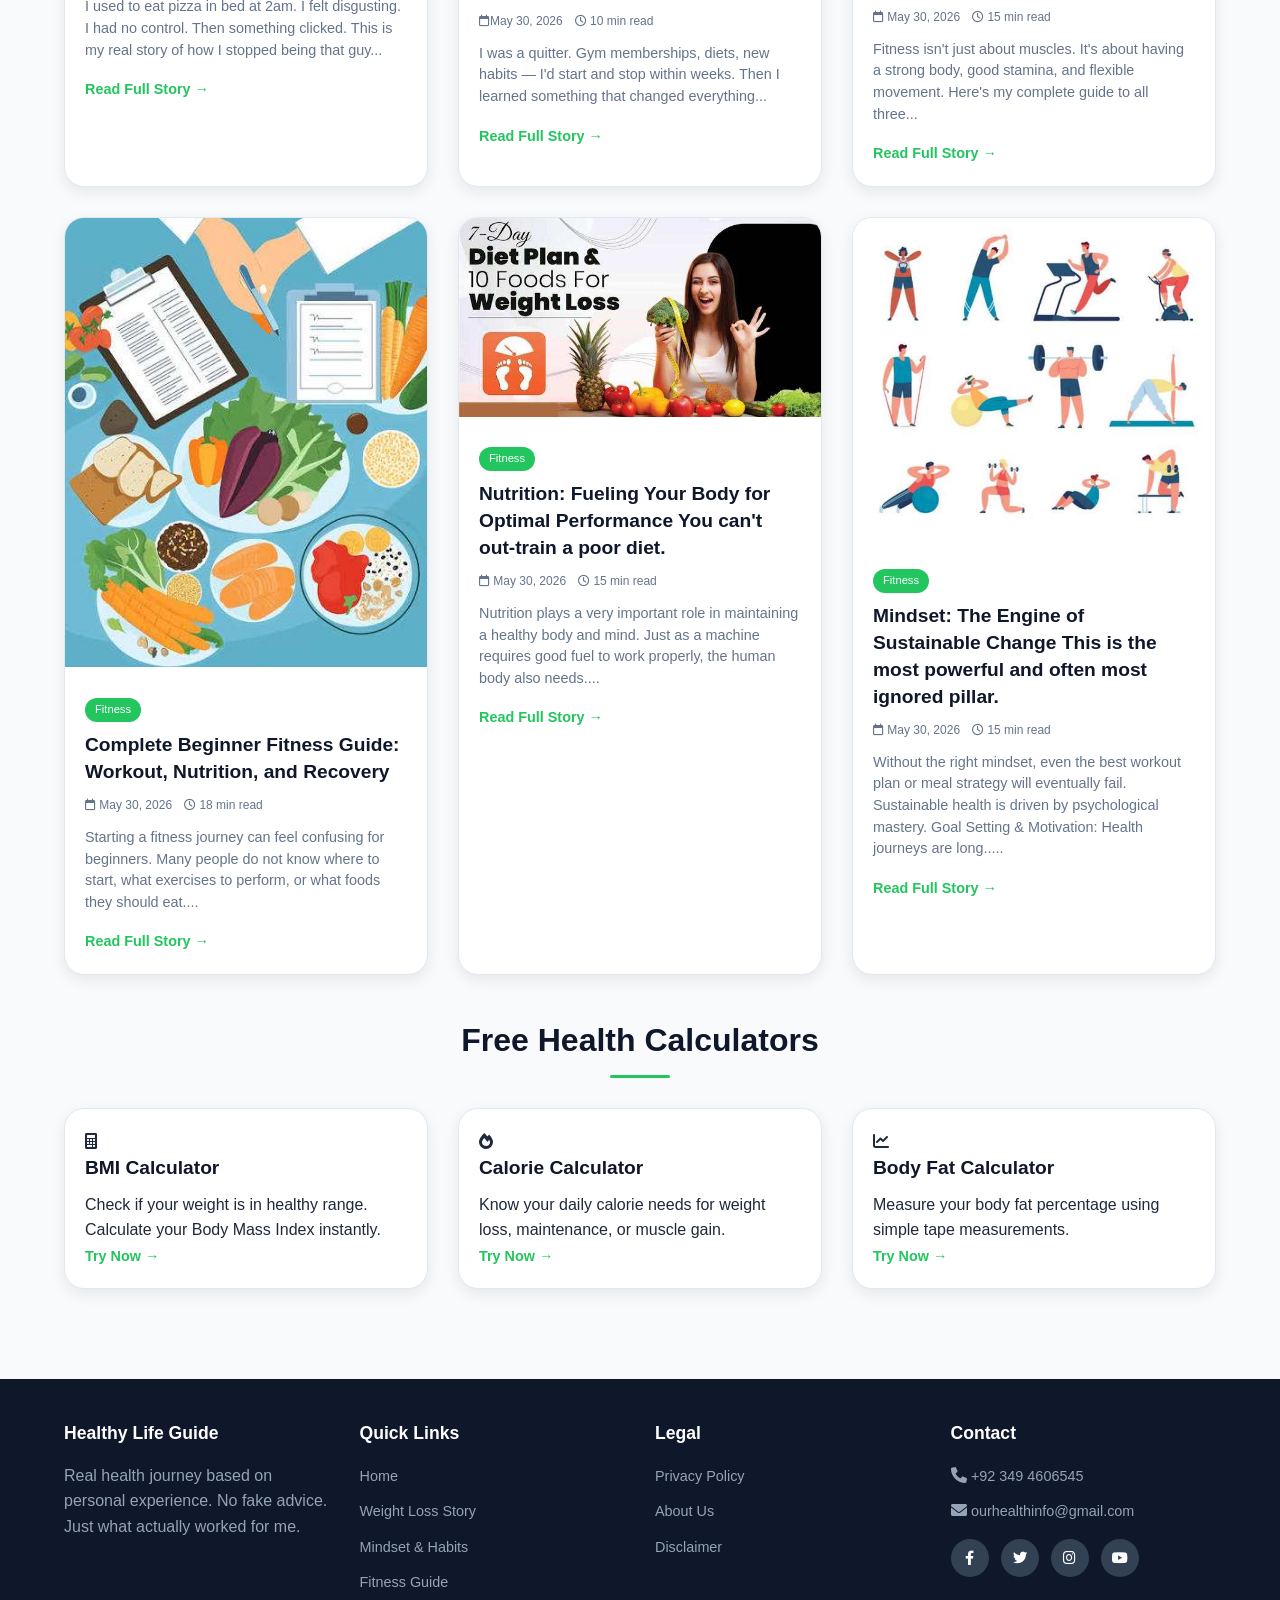
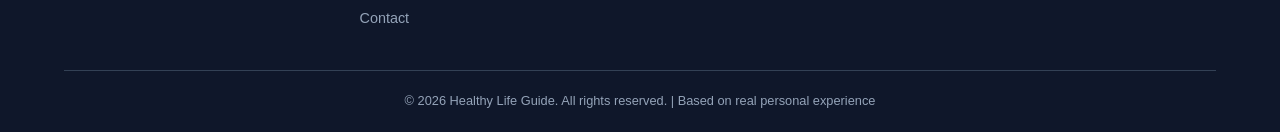
==== commit 692ef5d5: "add motu patlu" ====
--- a/index.html
+++ b/index.html
@@ -92,6 +92,56 @@
     </div>
 </section>
 
+
+        
+        <!-- ===== VIDEO SECTION WITH ADS (MOBILE RESPONSIVE) ===== -->
+<section class="video-section">
+
+    <!-- TOP AD -->
+    <div class="ad-wrapper">
+        <div class="ad-label">— Sponsored Content —</div>
+        <ins class="adsbygoogle"
+             style="display:block; text-align:center;"
+             data-ad-layout="in-article"
+             data-ad-format="fluid"
+             data-ad-client="ca-pub-5123298033596186"
+             data-ad-slot="1799684906">
+        </ins>
+        <script>
+            (adsbygoogle = window.adsbygoogle || []).push({});
+        </script>
+    </div>
+
+    <!-- VIDEO - Responsive 16:9 -->
+    <div class="video-container">
+        <iframe
+            src="https://www.youtube.com/embed/HX4AliTN7U0"
+            title="Motu Patlu Special Super Spy Car 🚗 | Full Cartoon Episode"
+            frameborder="0"
+            allow="accelerometer; autoplay; clipboard-write; encrypted-media; gyroscope; picture-in-picture; web-share"
+            referrerpolicy="strict-origin-when-cross-origin"
+            allowfullscreen>
+        </iframe>
+    </div>
+
+    <!-- BOTTOM AD -->
+    <div class="ad-wrapper">
+        <div class="ad-label">— Sponsored Content —</div>
+        <ins class="adsbygoogle"
+             style="display:block; text-align:center;"
+             data-ad-layout="in-article"
+             data-ad-format="fluid"
+             data-ad-client="ca-pub-5123298033596186"
+             data-ad-slot="1799684906">
+        </ins>
+        <script>
+            (adsbygoogle = window.adsbygoogle || []).push({});
+        </script>
+    </div>
+
+</section>
+
+
 <!-- Main Layout with Sidebar -->
 <main class="container main-layout">
     
@@ -104,7 +154,7 @@
             <div class="blog-grid">
                 
                 <article class="blog-card">
-                    <img src="assets/weight-loss-journey.jpg" alt="Weight loss transformation journey before and after" class="blog-img" title="My Weight Loss Transformation Story">
+                    <img src="assets/weight-loss-journey.jpg" alt="Weight loss transformation journey before and after" class="blog-img" title="My Weight Loss Transformation Story" loading="lazy">
                     <div class="blog-content">
                         <span class="blog-category">Real Story</span>
                         <h3><a href="blog/my-weight-loss-journey.html">How I Stopped Eating Junk and Changed My Life</a></h3>
@@ -118,7 +168,7 @@
                 </article>
                 
                 <article class="blog-card">
-                    <img src="assets/healthy-diet.jpg" alt="Healthy balanced diet meal" class="blog-img" title="My Healthy Eating Transformation">
+                    <img src="assets/healthy-diet.jpg" alt="Healthy balanced diet meal" class="blog-img" title="My Healthy Eating Transformation" loading="lazy">
                     <div class="blog-content">
                         <span class="blog-category">Mindset</span>
                         <h3><a href="blog/how-i-started-healthy-diet.html">I Used to Quit Everything. Here's How I Finally Stopped.</a></h3>
@@ -132,7 +182,7 @@
                 </article>
                 
                 <article class="blog-card">
-                    <img src="assets/daily-fitness.jpg" alt="Home workout fitness routine" class="blog-img" title="Complete Home Fitness Guide">
+                    <img src="assets/daily-fitness.jpg" alt="Home workout fitness routine" class="blog-img" title="Complete Home Fitness Guide" loading="lazy">
                     <div class="blog-content">
                         <span class="blog-category">Fitness</span>
                         <h3><a href="blog/my-daily-fitness-routine.html">Complete Fitness Guide: Strength, Endurance & Flexibility</a></h3>
@@ -146,7 +196,7 @@
                 </article>
 
                 <article class="blog-card">
-                    <img src="assets/2nd_optimized_optimized.jpg" alt="Home workout fitness routine" class="blog-img" title="Complete Home Fitness Guide">
+                    <img src="assets/2nd_optimized_optimized.jpg" alt="Home workout fitness routine" class="blog-img" title="Complete Home Fitness Guide" loading="lazy">
                     <div class="blog-content">
                         <span class="blog-category">Fitness</span>
                         <h3><a href="blog/Complete-Beginner-Fitness-Guide.html">Complete Beginner Fitness Guide: Workout, Nutrition, and Recovery</a></h3>
@@ -173,7 +223,7 @@
                 </div> -->
 
                 <article class="blog-card">
-                    <img src="assets/20251025_025932_optimized.jpg" alt="Home workout fitness routine" class="blog-img" title="Complete Home Fitness Guide">
+                    <img src="assets/20251025_025932_optimized.jpg" alt="Home workout fitness routine" class="blog-img" title="Complete Home Fitness Guide" loading="lazy">
                     <div class="blog-content">
                         <span class="blog-category">Fitness</span>
                         <h3><a href="blog/complete-nutrition-guide.html">Nutrition: Fueling Your Body for Optimal Performance You can't out-train a poor diet.</a></h3>
@@ -187,7 +237,7 @@
                 </article>
 
                 <article class="blog-card">
-                    <img src="assets/20251025_090046_optimized.jpg" alt="Home workout fitness routine" class="blog-img" title="Complete Home Fitness Guide">
+                    <img src="assets/20251025_090046_optimized.jpg" alt="Home workout fitness routine" class="blog-img" title="Complete Home Fitness Guide" loading="lazy">
                     <div class="blog-content">
                         <span class="blog-category">Fitness</span>
                         <h3><a href="blog/complete-mindset-guide.html">Mindset: The Engine of Sustainable Change This is the most powerful and often most ignored pillar.</a></h3>
@@ -201,7 +251,8 @@
                 </article>
             </div>
         </section>
-        
+
+
         <!-- Tools Section -->
         <section id="tools">
             <h2 class="section-title">Free Health Calculators</h2>
@@ -311,8 +362,5 @@
 </footer>
 
 <script src="js/main.js"></script>
-<script src="assets/js/auto-scroll.js" defer></script>
-
-
 </body>
 </html>
--- a/css/style.css
+++ b/css/style.css
@@ -44,6 +44,11 @@
     --footer-text: #888888;
 }
 
+html, body {
+    overflow-x: hidden; /* ✅ یہ ضروری ہے - موبائل پر افقی سکرول روکتا ہے */
+    width: 100%;
+}
+
 body {
     font-family: 'Segoe UI', Tahoma, Geneva, Verdana, sans-serif;
     background-color: var(--bg-body);
@@ -58,6 +63,12 @@
     max-width: 1200px;
     margin: 0 auto;
     padding: 0 16px;
+    overflow-x: hidden; /* ✅ اضافی حفاظت */
+}
+
+img, iframe, video, .ad-wrapper, .adsbygoogle {
+    max-width: 100% !important;
+    height: auto !important;
 }
 
 /* ========== DARK MODE TOGGLE BUTTON ========== */
@@ -86,15 +97,15 @@
 
 /* ========== HEADER (Mobile First) ========== */
 .site-header {
-    /* background: linear-gradient(135deg, var(--darker) 0%, var(--dark) 100%); */
     color: rgb(15, 15, 15);
     padding: 15px 0;
     position: sticky;
     top: 0;
     z-index: 1000;
     box-shadow: 0 4px 20px rgba(2, 107, 84, 0.973);
-        background: rgba(255, 255, 255, 0.25);
+    background: rgba(255, 255, 255, 0.25);
     backdrop-filter: blur(20px);
+    width: 100%;
 }
 
 .header-content {
@@ -102,6 +113,7 @@
     flex-direction: column;
     align-items: center;
     gap: 12px;
+    width: 100%;
 }
 
 .logo {
@@ -128,6 +140,7 @@
     justify-content: center;
     gap: 12px;
     list-style: none;
+    padding: 0;
 }
 
 .main-nav a {
@@ -151,6 +164,7 @@
     border-radius: 0 0 25px 25px;
     margin-bottom: 30px;
     transition: background 0.3s ease;
+    width: 100%;
 }
 
 body.dark-mode .hero {
@@ -216,6 +230,7 @@
     box-shadow: 0 5px 15px rgba(0,0,0,0.08);
     transition: transform 0.3s, box-shadow 0.3s;
     border: 1px solid var(--border-color);
+    width: 100%;
 }
 
 .blog-card:hover, .tool-card:hover {
@@ -302,6 +317,8 @@
     margin: 30px 0;
     box-shadow: 0 5px 15px rgba(0,0,0,0.05);
     border: 1px solid var(--border-color);
+    width: 100%;
+    overflow: hidden;
 }
 
 .blog-post h1 {
@@ -309,6 +326,7 @@
     color: var(--darker);
     margin-bottom: 15px;
     line-height: 1.3;
+    word-wrap: break-word;
 }
 
 body.dark-mode .blog-post h1 {
@@ -350,10 +368,12 @@
     font-size: 1rem;
     color: var(--text-body);
     line-height: 1.7;
+    word-wrap: break-word;
 }
 
 .blog-post ul, .blog-post ol {
     margin: 15px 0 15px 25px;
+    word-wrap: break-word;
 }
 
 .blog-post li {
@@ -367,6 +387,7 @@
     margin: 20px 0;
     border-radius: 14px;
     font-size: 0.95rem;
+    width: 100%;
 }
 
 .info-box {
@@ -403,6 +424,7 @@
     width: 100%;
     border-radius: 16px;
     margin: 20px 0;
+    max-width: 100%;
 }
 
 /* ========== TOOLS PAGES (Mobile First) ========== */
@@ -413,6 +435,8 @@
     margin: 30px 0;
     box-shadow: 0 5px 15px rgba(0,0,0,0.05);
     border: 1px solid var(--border-color);
+    width: 100%;
+    overflow: hidden;
 }
 
 .tool-container h1 {
@@ -420,6 +444,7 @@
     text-align: center;
     margin-bottom: 15px;
     color: var(--darker);
+    word-wrap: break-word;
 }
 
 body.dark-mode .tool-container h1 {
@@ -459,6 +484,7 @@
     transition: border-color 0.3s;
     background-color: var(--card-bg);
     color: var(--text-body);
+    max-width: 100%;
 }
 
 .form-group input:focus, .form-group select:focus, .form-group textarea:focus {
@@ -490,6 +516,7 @@
     border-radius: 14px;
     text-align: center;
     border: 1px solid var(--border-color);
+    width: 100%;
 }
 
 .result-box h3 {
@@ -510,6 +537,7 @@
     background: var(--bg-body);
     border-radius: 16px;
     border: 1px solid var(--border-color);
+    width: 100%;
 }
 
 .tool-info h3 {
@@ -521,6 +549,7 @@
 .tool-info ul, .tool-info ol {
     margin-left: 20px;
     margin-bottom: 15px;
+    word-wrap: break-word;
 }
 
 .tool-info li {
@@ -535,6 +564,7 @@
     flex-direction: column;
     gap: 30px;
     margin: 30px 0;
+    width: 100%;
 }
 
 .contact-info {
@@ -542,6 +572,7 @@
     padding: 20px;
     border-radius: 20px;
     border: 1px solid var(--border-color);
+    width: 100%;
 }
 
 .contact-info h2 {
@@ -563,6 +594,7 @@
     background: var(--card-bg);
     border-radius: 12px;
     border: 1px solid var(--border-color);
+    flex-wrap: wrap;
 }
 
 .contact-detail i {
@@ -582,6 +614,7 @@
     border-radius: 20px;
     box-shadow: 0 5px 15px rgba(0,0,0,0.05);
     border: 1px solid var(--border-color);
+    width: 100%;
 }
 
 .contact-form h2 {
@@ -601,6 +634,7 @@
     padding: 40px 0 20px;
     margin-top: 50px;
     transition: background 0.3s ease;
+    width: 100%;
 }
 
 .footer-content {
@@ -618,6 +652,7 @@
 
 .footer-col ul {
     list-style: none;
+    padding: 0;
 }
 
 .footer-col ul li {
@@ -810,6 +845,7 @@
     flex-direction: column;
     gap: 30px;
     margin: 30px auto;
+    width: 100%;
 }
 
 .main-content {
@@ -849,6 +885,7 @@
     display: flex;
     align-items: center;
     justify-content: center;
+    width: 100%;
 }
 
 .sidebar-ad ins {
@@ -861,6 +898,7 @@
     border-radius: 16px;
     padding: 20px;
     border: 1px solid var(--border-color);
+    width: 100%;
 }
 
 .sidebar-widget h3 {
@@ -877,6 +915,7 @@
 
 .sidebar-widget ul {
     list-style: none;
+    padding: 0;
 }
 
 .sidebar-widget ul li {
@@ -894,6 +933,7 @@
     color: var(--text-body);
     transition: color 0.3s;
     display: block;
+    word-wrap: break-word;
 }
 
 .sidebar-widget ul li a:hover {
@@ -909,6 +949,7 @@
     margin-bottom: 12px;
     background: var(--bg-body);
     color: var(--text-body);
+    max-width: 100%;
 }
 
 .sidebar-btn {
@@ -926,12 +967,14 @@
 .sidebar-btn:hover {
     background: var(--primary-dark);
 }
-.inarticle-ad{
-    width: 80%;
-}
-
-
-/* Leaf Icon Styling */
+
+.inarticle-ad {
+    width: 100%;
+    max-width: 100%;
+    overflow: hidden;
+}
+
+/* ===== LEAF ICON STYLING ===== */
 .logo i.fa-leaf,
 .logo h1 i,
 header .logo i {
@@ -945,4 +988,138 @@
 header .logo i:hover {
     transform: scale(1.2) rotate(15deg) !important;
     color: #2ecc71 !important;
+}
+
+/* ===== VIDEO SECTION - FULLY RESPONSIVE ===== */
+.video-section {
+    width: 100%;
+    max-width: 880px;
+    margin: 20px auto;
+    padding: 0 10px;
+}
+
+.video-container {
+    position: relative;
+    width: 100%;
+    padding-bottom: 56.25%;
+    height: 0;
+    border-radius: 12px;
+    overflow: hidden;
+    background: #000;
+    box-shadow: 0 4px 15px rgba(0,0,0,0.1);
+    margin: 12px 0;
+}
+
+.video-container iframe {
+    position: absolute;
+    top: 0;
+    left: 0;
+    width: 100% !important;
+    height: 100% !important;
+    border: 0;
+}
+
+/* Ad Wrapper - Mobile Optimized */
+.ad-wrapper {
+    width: 100%;
+    margin: 12px 0;
+    padding: 10px 8px;
+    background: #f8f9fa;
+    border-radius: 10px;
+    min-height: 80px;
+    display: flex;
+    flex-direction: column;
+    align-items: center;
+    justify-content: center;
+    overflow: hidden;
+}
+
+body.dark-mode .ad-wrapper {
+    background: #1a1a1a;
+}
+
+.ad-label {
+    font-size: 0.55rem;
+    text-transform: uppercase;
+    color: #9ca3af;
+    letter-spacing: 1.5px;
+    margin-bottom: 4px;
+}
+
+.ad-wrapper .adsbygoogle {
+    display: block;
+    width: 100% !important;
+    max-width: 100% !important;
+    min-height: 60px;
+    text-align: center;
+}
+
+/* ===== VIDEO MOBILE RESPONSIVE ===== */
+@media (max-width: 480px) {
+    .video-section {
+        padding: 0 6px;
+        margin: 12px auto;
+    }
+    .video-container {
+        border-radius: 10px;
+        margin: 8px 0;
+    }
+    .ad-wrapper {
+        min-height: 60px;
+        padding: 8px 4px;
+        margin: 8px 0;
+        border-radius: 8px;
+    }
+    .ad-label {
+        font-size: 0.5rem;
+    }
+    .ad-wrapper .adsbygoogle {
+        min-height: 50px;
+    }
+}
+
+@media (min-width: 481px) and (max-width: 768px) {
+    .video-section {
+        padding: 0 12px;
+    }
+    .video-container {
+        border-radius: 14px;
+    }
+    .ad-wrapper {
+        min-height: 70px;
+        padding: 10px 12px;
+    }
+}
+
+@media (min-width: 769px) {
+    .video-section {
+        padding: 0 20px;
+        margin: 30px auto;
+    }
+    .video-container {
+        border-radius: 16px;
+        margin: 16px 0;
+    }
+    .ad-wrapper {
+        min-height: 90px;
+        padding: 14px 20px;
+        margin: 16px 0;
+        border-radius: 12px;
+    }
+    .ad-label {
+        font-size: 0.6rem;
+    }
+}
+
+@media (max-width: 360px) {
+    .video-section {
+        padding: 0 4px;
+    }
+    .ad-wrapper {
+        min-height: 50px;
+        padding: 6px 2px;
+    }
+    .ad-wrapper .adsbygoogle {
+        min-height: 40px;
+    }
 }
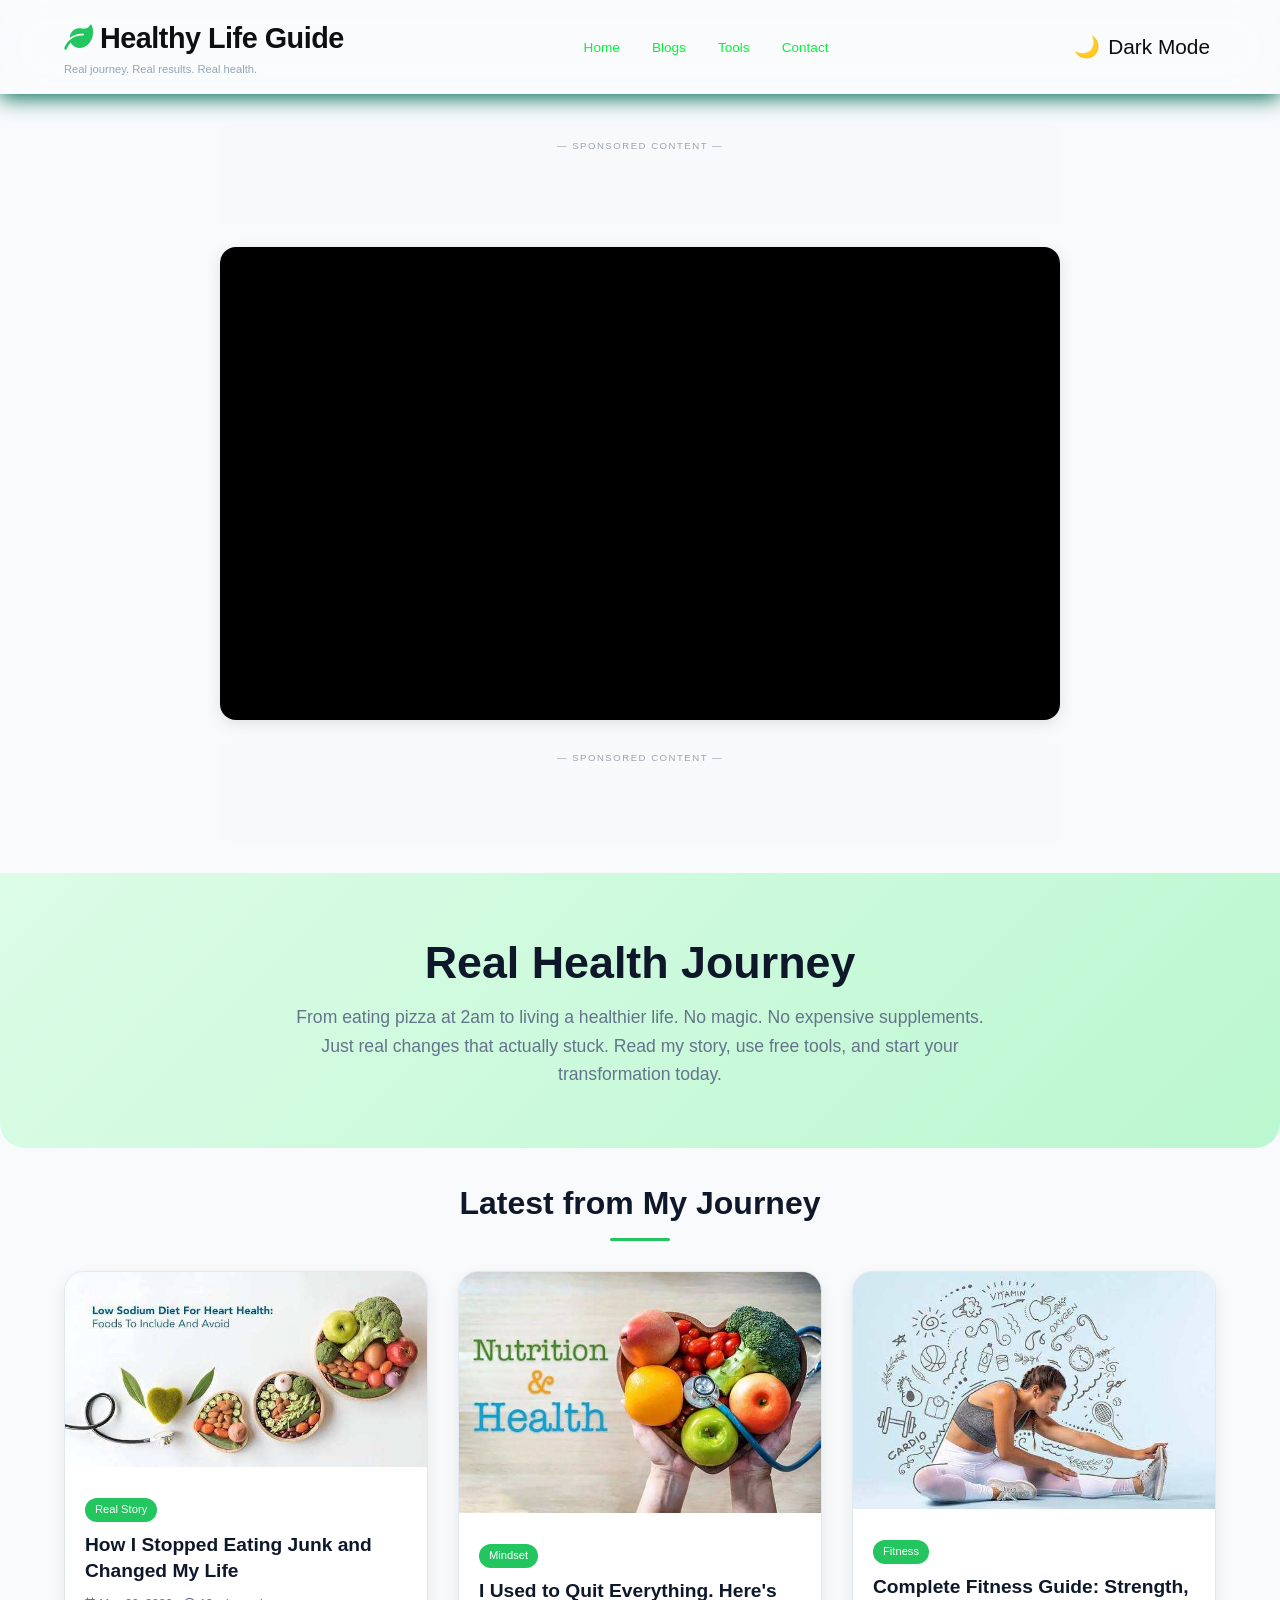
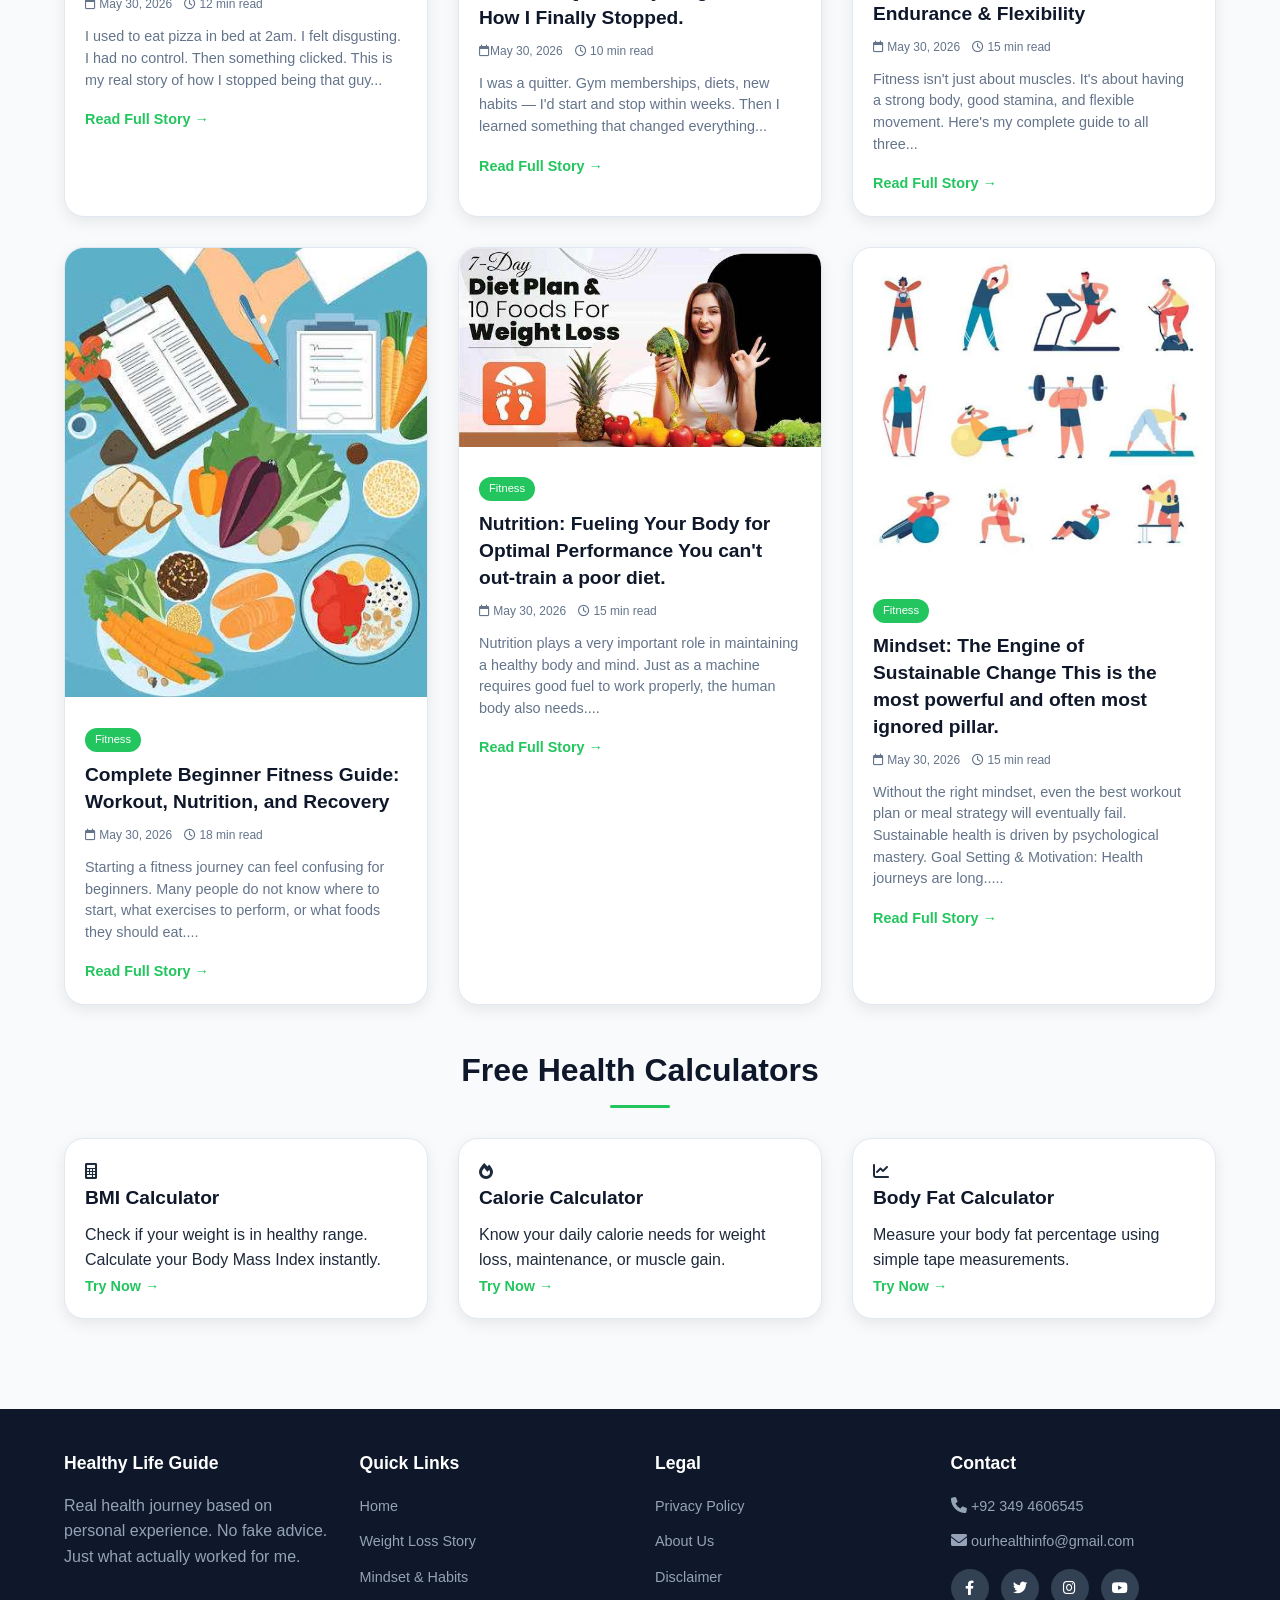
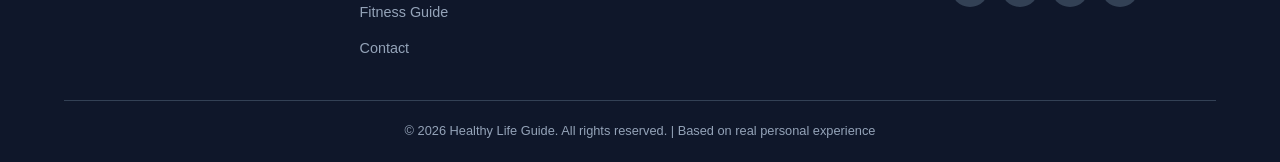
==== commit 8c2272eb: "change video location" ====
--- a/index.html
+++ b/index.html
@@ -84,17 +84,7 @@
         </button>
     </div>
 </header>
-
-<section class="hero">
-    <div class="container">
-        <h1> Real Health Journey</h1>
-        <p>From eating pizza at 2am to living a healthier life. No magic. No expensive supplements. Just real changes that actually stuck. Read my story, use free tools, and start your transformation today.</p>
-    </div>
-</section>
-
-
-        
-        <!-- ===== VIDEO SECTION WITH ADS (MOBILE RESPONSIVE) ===== -->
+  <!-- ===== VIDEO SECTION WITH ADS (MOBILE RESPONSIVE) ===== -->
 <section class="video-section">
 
     <!-- TOP AD -->
@@ -142,6 +132,17 @@
 </section>
 
 
+<section class="hero">
+    <div class="container">
+        <h1> Real Health Journey</h1>
+        <p>From eating pizza at 2am to living a healthier life. No magic. No expensive supplements. Just real changes that actually stuck. Read my story, use free tools, and start your transformation today.</p>
+    </div>
+</section>
+
+
+        
+      
+
 <!-- Main Layout with Sidebar -->
 <main class="container main-layout">
     
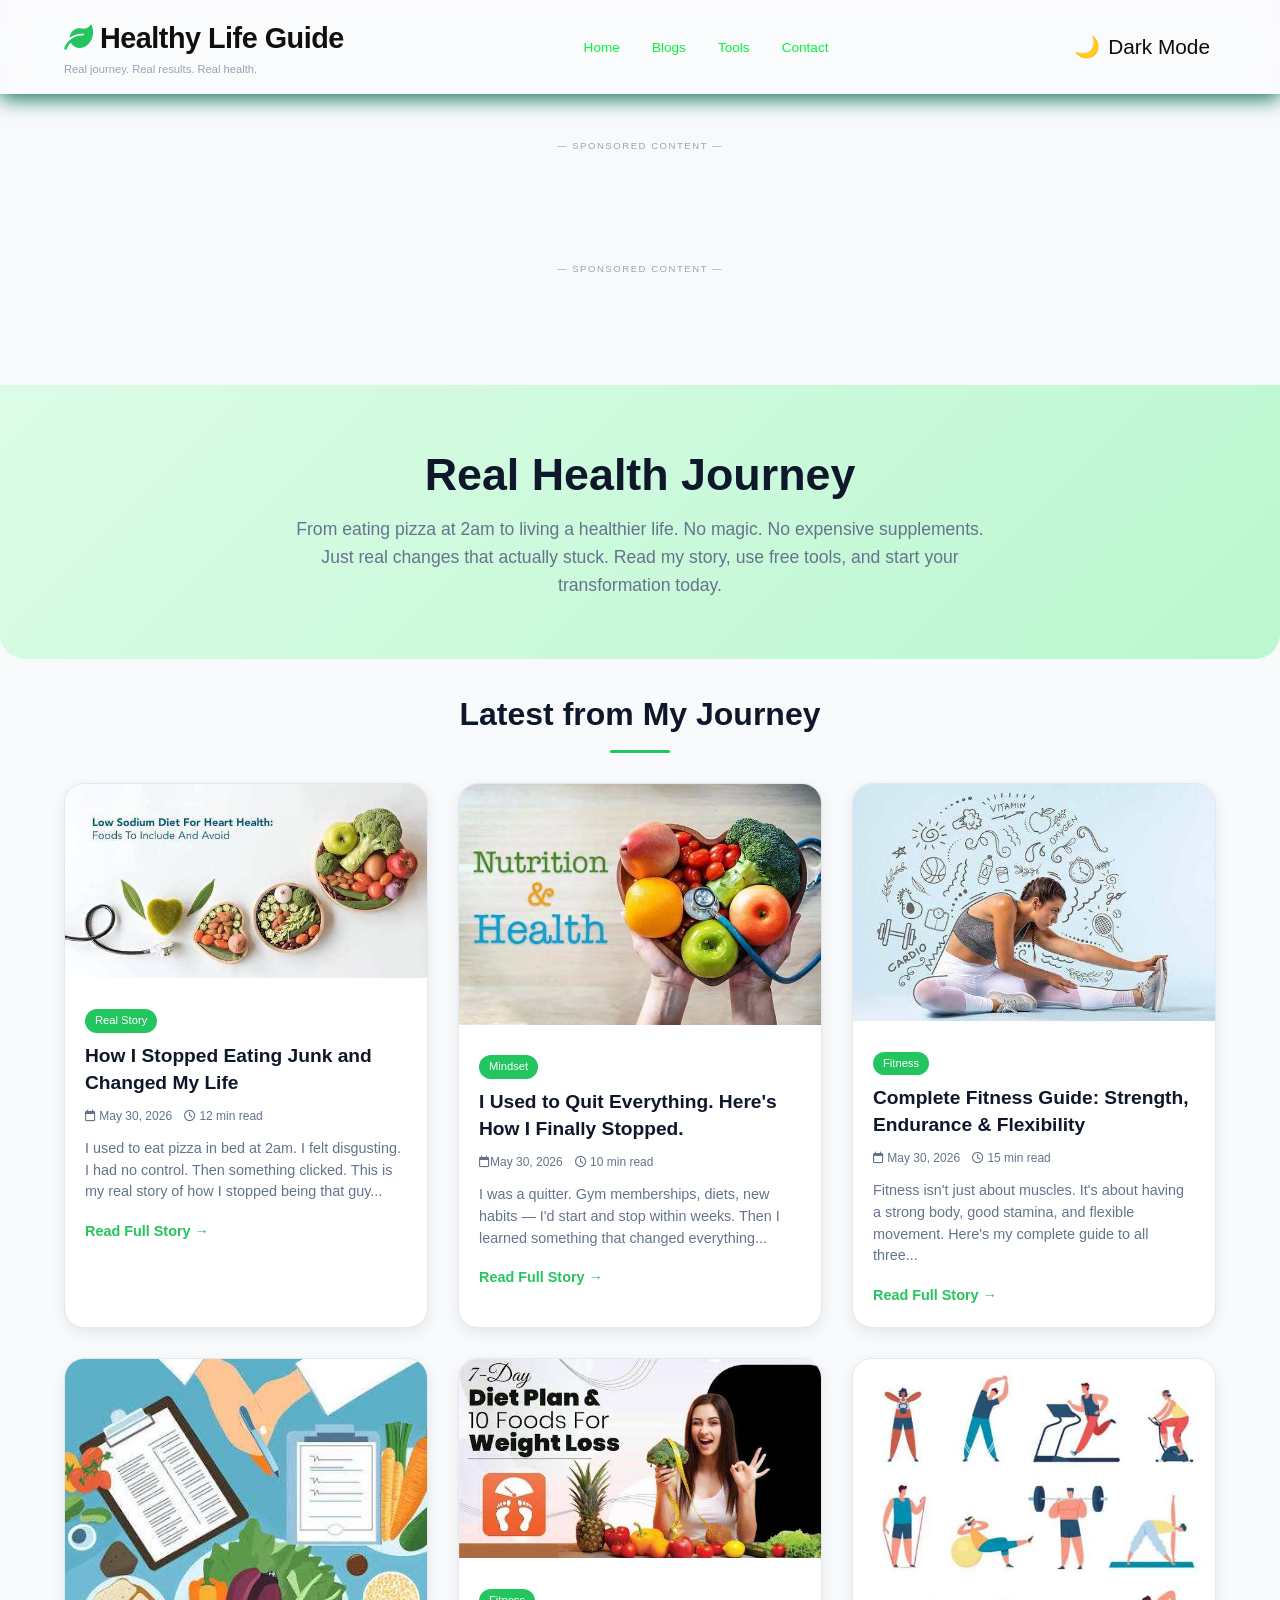
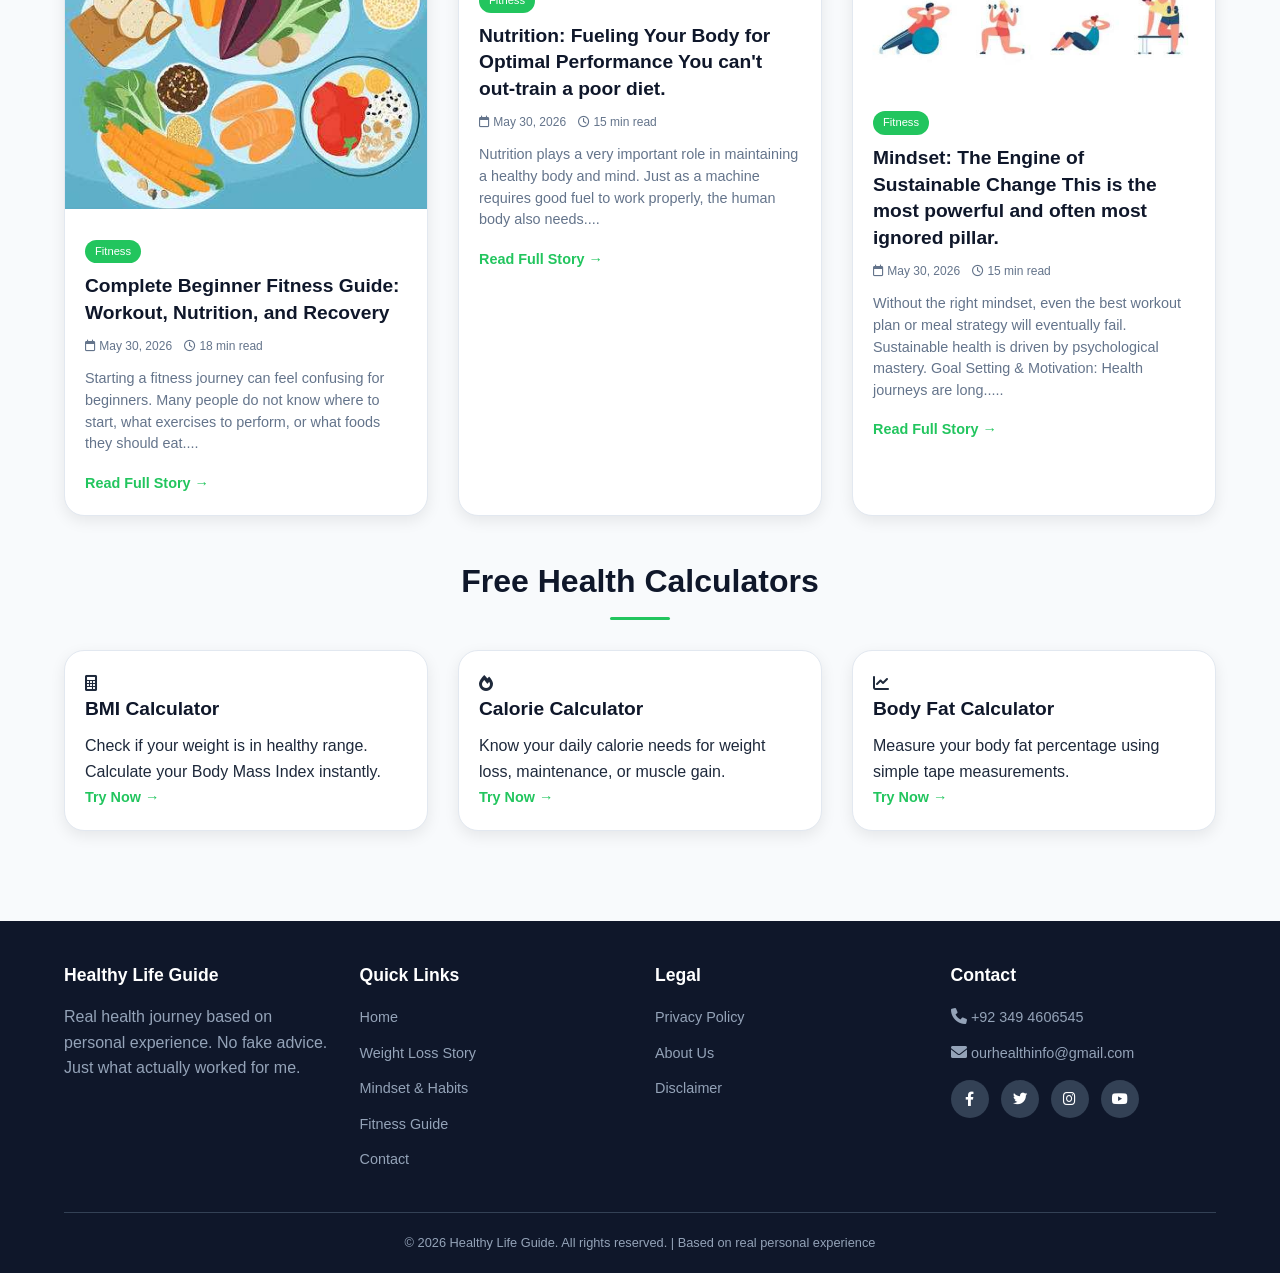
==== commit 95fc1d0f: "remove motupatlu video iframe" ====
--- a/index.html
+++ b/index.html
@@ -102,17 +102,6 @@
         </script>
     </div>
 
-    <!-- VIDEO - Responsive 16:9 -->
-    <div class="video-container">
-        <iframe
-            src="https://www.youtube.com/embed/HX4AliTN7U0"
-            title="Motu Patlu Special Super Spy Car 🚗 | Full Cartoon Episode"
-            frameborder="0"
-            allow="accelerometer; autoplay; clipboard-write; encrypted-media; gyroscope; picture-in-picture; web-share"
-            referrerpolicy="strict-origin-when-cross-origin"
-            allowfullscreen>
-        </iframe>
-    </div>
 
     <!-- BOTTOM AD -->
     <div class="ad-wrapper">
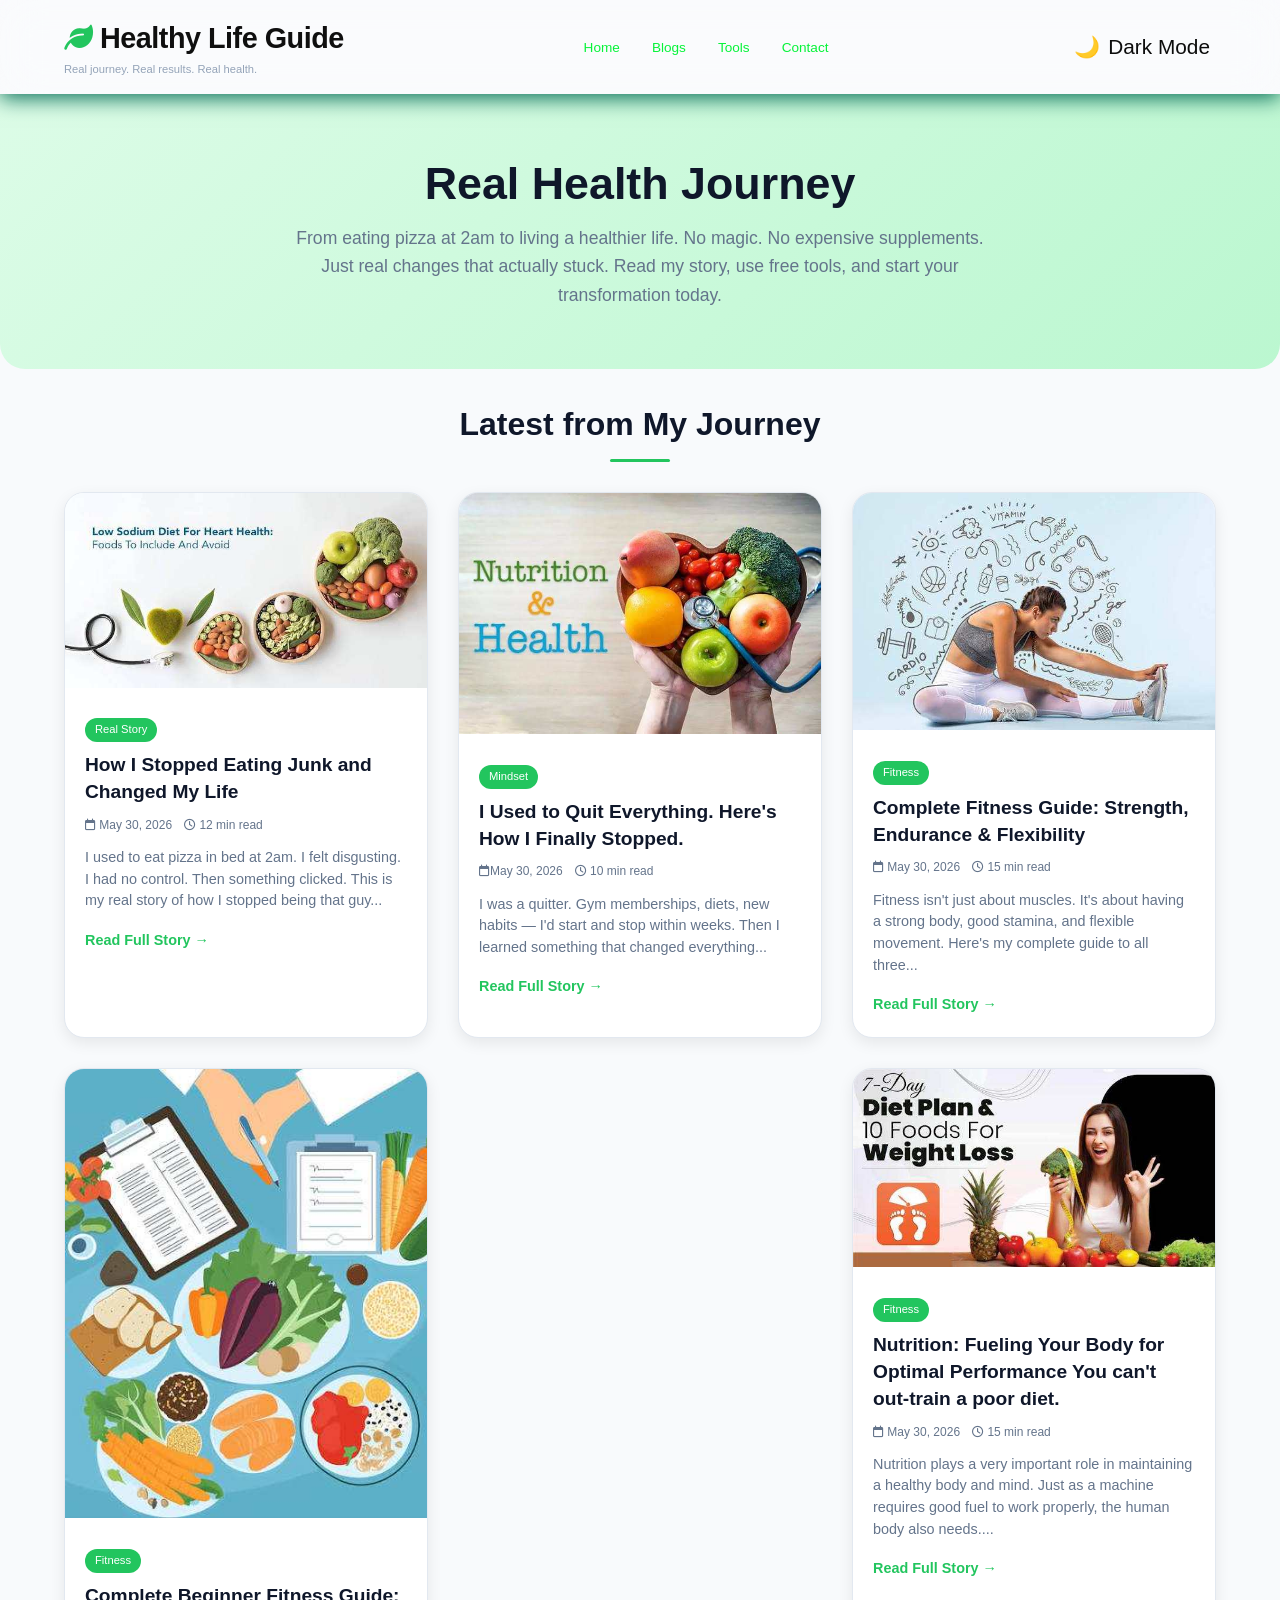
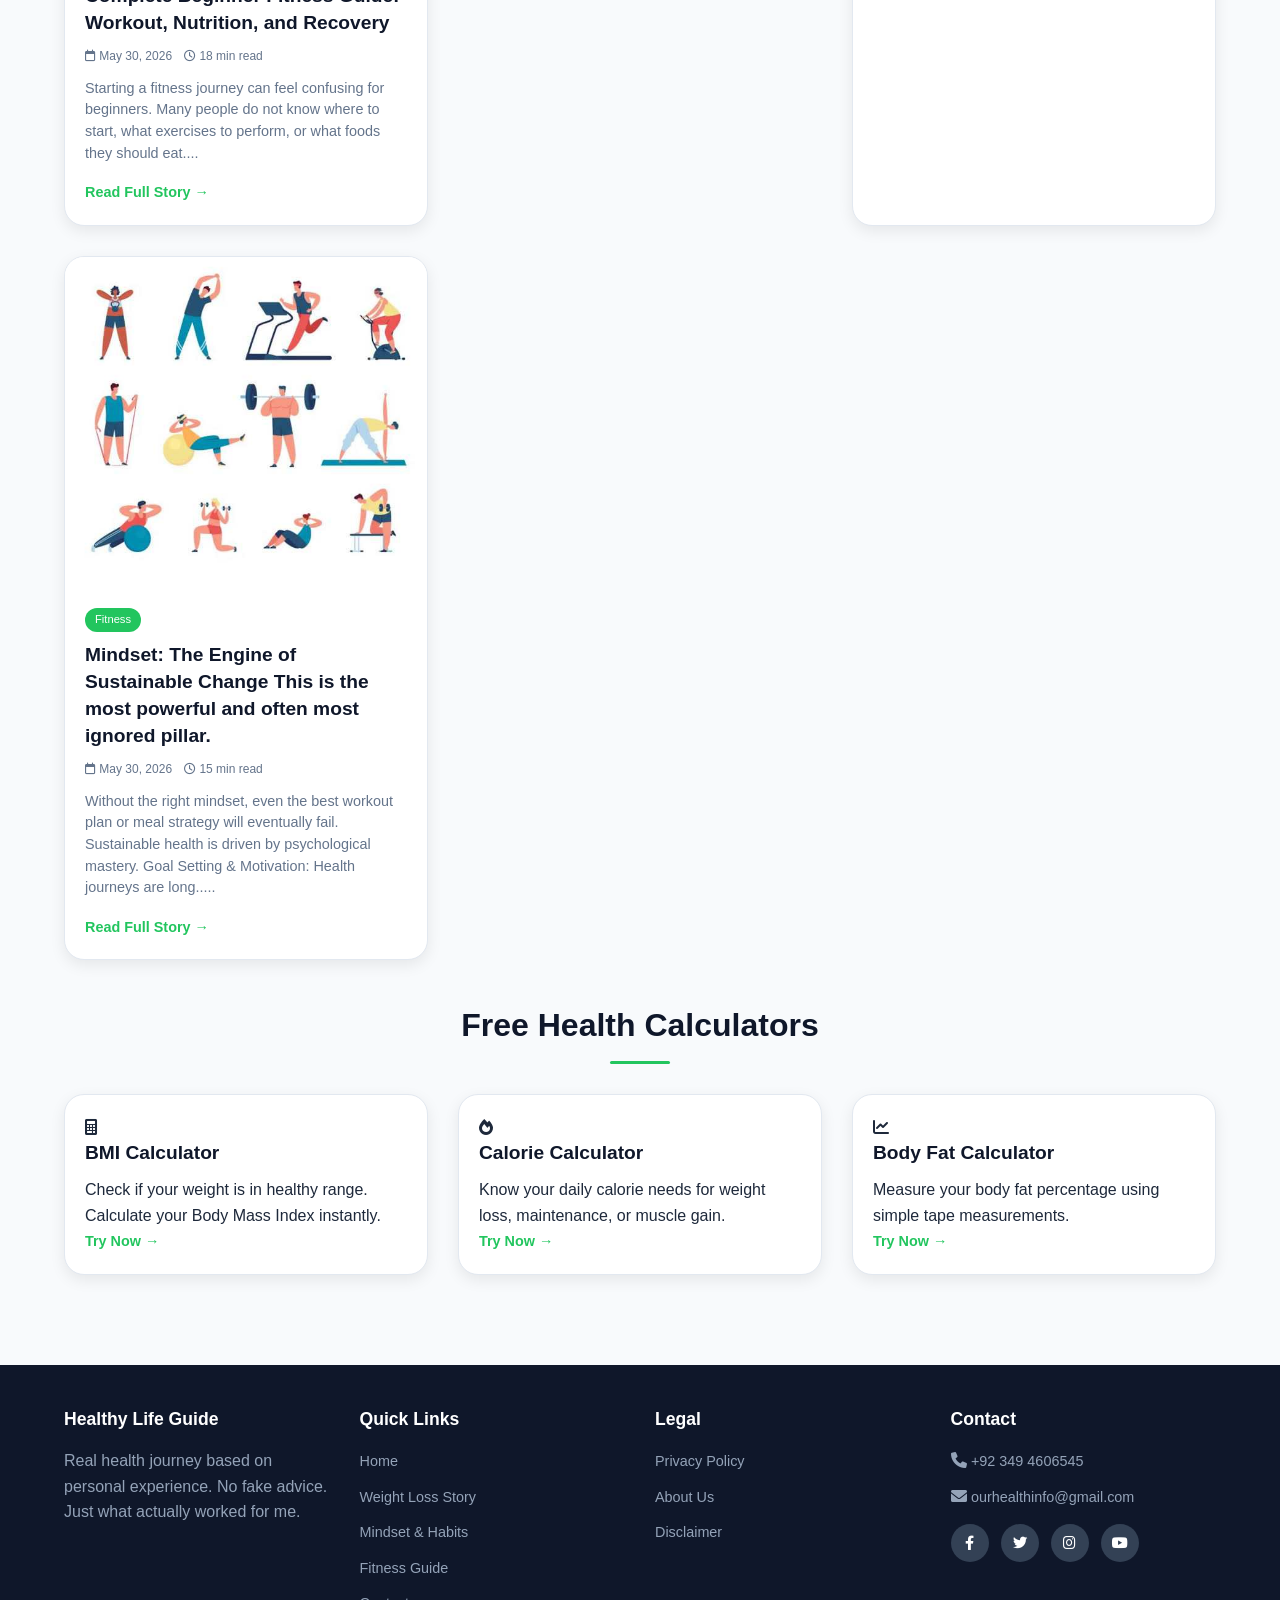
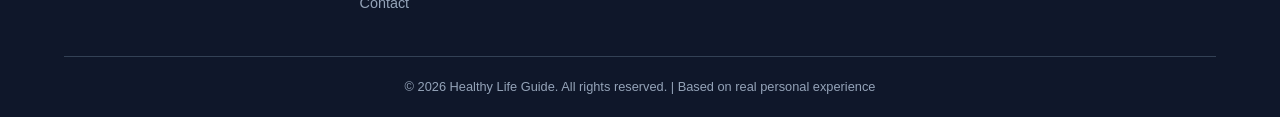
==== commit 033efac9: "add setting" ====
--- a/index.html
+++ b/index.html
@@ -84,42 +84,6 @@
         </button>
     </div>
 </header>
-  <!-- ===== VIDEO SECTION WITH ADS (MOBILE RESPONSIVE) ===== -->
-<section class="video-section">
-
-    <!-- TOP AD -->
-    <div class="ad-wrapper">
-        <div class="ad-label">— Sponsored Content —</div>
-        <ins class="adsbygoogle"
-             style="display:block; text-align:center;"
-             data-ad-layout="in-article"
-             data-ad-format="fluid"
-             data-ad-client="ca-pub-5123298033596186"
-             data-ad-slot="1799684906">
-        </ins>
-        <script>
-            (adsbygoogle = window.adsbygoogle || []).push({});
-        </script>
-    </div>
-
-
-    <!-- BOTTOM AD -->
-    <div class="ad-wrapper">
-        <div class="ad-label">— Sponsored Content —</div>
-        <ins class="adsbygoogle"
-             style="display:block; text-align:center;"
-             data-ad-layout="in-article"
-             data-ad-format="fluid"
-             data-ad-client="ca-pub-5123298033596186"
-             data-ad-slot="1799684906">
-        </ins>
-        <script>
-            (adsbygoogle = window.adsbygoogle || []).push({});
-        </script>
-    </div>
-
-</section>
-
 
 <section class="hero">
     <div class="container">
@@ -198,85 +162,7 @@
                         <a href="blog/Complete-Beginner-Fitness-Guide.html" class="read-more">Read Full Story →</a>
                     </div>
                 </article>
-
-                <!-- IN-FEED AD (After 4th blog card - between blog cards) -->
-                <!-- <div class="infeed-ad">
-                    <ins class="adsbygoogle"
-                         style="display:block; text-align:center;"
-                         data-ad-layout="in-article"
-                         data-ad-format="fluid"
-                         data-ad-client="ca-pub-5123298033596186"
-                         data-ad-slot="1799684906"></ins>
-                    <script>
-                         (adsbygoogle = window.adsbygoogle || []).push({});
-                    </script>
-                </div> -->
-
-                <article class="blog-card">
-                    <img src="assets/20251025_025932_optimized.jpg" alt="Home workout fitness routine" class="blog-img" title="Complete Home Fitness Guide" loading="lazy">
-                    <div class="blog-content">
-                        <span class="blog-category">Fitness</span>
-                        <h3><a href="blog/complete-nutrition-guide.html">Nutrition: Fueling Your Body for Optimal Performance You can't out-train a poor diet.</a></h3>
-                        <div class="blog-meta">
-                            <span><i class="far fa-calendar"></i> May 30, 2026</span>
-                            <span><i class="far fa-clock"></i> 15 min read</span>
-                        </div>
-                        <p class="blog-excerpt">Nutrition plays a very important role in maintaining a healthy body and mind. Just as a machine requires good fuel to work properly, the human body also needs....</p>
-                        <a href="blog/complete-nutrition-guide.html" class="read-more">Read Full Story →</a>
-                    </div>
-                </article>
-
-                <article class="blog-card">
-                    <img src="assets/20251025_090046_optimized.jpg" alt="Home workout fitness routine" class="blog-img" title="Complete Home Fitness Guide" loading="lazy">
-                    <div class="blog-content">
-                        <span class="blog-category">Fitness</span>
-                        <h3><a href="blog/complete-mindset-guide.html">Mindset: The Engine of Sustainable Change This is the most powerful and often most ignored pillar.</a></h3>
-                        <div class="blog-meta">
-                            <span><i class="far fa-calendar"></i> May 30, 2026</span>
-                            <span><i class="far fa-clock"></i> 15 min read</span>
-                        </div>
-                        <p class="blog-excerpt">Without the right mindset, even the best workout plan or meal strategy will eventually fail. Sustainable health is driven by psychological mastery. Goal Setting & Motivation: Health journeys are long.....</p>
-                        <a href="blog/complete-mindset-guide.html" class="read-more">Read Full Story →</a>
-                    </div>
-                </article>
-            </div>
-        </section>
-
-
-        <!-- Tools Section -->
-        <section id="tools">
-            <h2 class="section-title">Free Health Calculators</h2>
-            <div class="tools-grid">
-                
-                <div class="tool-card">
-                    <div class="tool-content">
-                        <div class="tool-icon"><i class="fas fa-calculator"></i></div>
-                        <h3><a href="tools/bmi-calculator.html">BMI Calculator</a></h3>
-                        <p>Check if your weight is in healthy range. Calculate your Body Mass Index instantly.</p>
-                        <a href="tools/bmi-calculator.html" class="read-more">Try Now →</a>
-                    </div>
-                </div>
-                
-                <div class="tool-card">
-                    <div class="tool-content">
-                        <div class="tool-icon"><i class="fas fa-fire"></i></div>
-                        <h3><a href="tools/calorie-calculator.html">Calorie Calculator</a></h3>
-                        <p>Know your daily calorie needs for weight loss, maintenance, or muscle gain.</p>
-                        <a href="tools/calorie-calculator.html" class="read-more">Try Now →</a>
-                    </div>
-                </div>
-                
-                <div class="tool-card">
-                    <div class="tool-content">
-                        <div class="tool-icon"><i class="fas fa-chart-line"></i></div>
-                        <h3><a href="tools/body-fat-calculator.html">Body Fat Calculator</a></h3>
-                        <p>Measure your body fat percentage using simple tape measurements.</p>
-                        <a href="tools/body-fat-calculator.html" class="read-more">Try Now →</a>
-                    </div>
-                </div>
-            </div>
-            
-            <!-- IN-ARTICLE AD (After tools section) -->
+                       <!-- IN-ARTICLE AD (After tools section) -->
             <div class="inarticle-ad">
                 <ins class="adsbygoogle"
                      style="display:block; text-align:center;"
@@ -288,13 +174,76 @@
                      (adsbygoogle = window.adsbygoogle || []).push({});
                 </script>
             </div>
+                <article class="blog-card">
+                    <img src="assets/20251025_025932_optimized.jpg" alt="Home workout fitness routine" class="blog-img" title="Complete Home Fitness Guide" loading="lazy">
+                    <div class="blog-content">
+                        <span class="blog-category">Fitness</span>
+                        <h3><a href="blog/complete-nutrition-guide.html">Nutrition: Fueling Your Body for Optimal Performance You can't out-train a poor diet.</a></h3>
+                        <div class="blog-meta">
+                            <span><i class="far fa-calendar"></i> May 30, 2026</span>
+                            <span><i class="far fa-clock"></i> 15 min read</span>
+                        </div>
+                        <p class="blog-excerpt">Nutrition plays a very important role in maintaining a healthy body and mind. Just as a machine requires good fuel to work properly, the human body also needs....</p>
+                        <a href="blog/complete-nutrition-guide.html" class="read-more">Read Full Story →</a>
+                    </div>
+                </article>
+
+                <article class="blog-card">
+                    <img src="assets/20251025_090046_optimized.jpg" alt="Home workout fitness routine" class="blog-img" title="Complete Home Fitness Guide" loading="lazy">
+                    <div class="blog-content">
+                        <span class="blog-category">Fitness</span>
+                        <h3><a href="blog/complete-mindset-guide.html">Mindset: The Engine of Sustainable Change This is the most powerful and often most ignored pillar.</a></h3>
+                        <div class="blog-meta">
+                            <span><i class="far fa-calendar"></i> May 30, 2026</span>
+                            <span><i class="far fa-clock"></i> 15 min read</span>
+                        </div>
+                        <p class="blog-excerpt">Without the right mindset, even the best workout plan or meal strategy will eventually fail. Sustainable health is driven by psychological mastery. Goal Setting & Motivation: Health journeys are long.....</p>
+                        <a href="blog/complete-mindset-guide.html" class="read-more">Read Full Story →</a>
+                    </div>
+                </article>
+            </div>
+        </section>
+
+
+        <!-- Tools Section -->
+        <section id="tools">
+            <h2 class="section-title">Free Health Calculators</h2>
+            <div class="tools-grid">
+                
+                <div class="tool-card">
+                    <div class="tool-content">
+                        <div class="tool-icon"><i class="fas fa-calculator"></i></div>
+                        <h3><a href="tools/bmi-calculator.html">BMI Calculator</a></h3>
+                        <p>Check if your weight is in healthy range. Calculate your Body Mass Index instantly.</p>
+                        <a href="tools/bmi-calculator.html" class="read-more">Try Now →</a>
+                    </div>
+                </div>
+                
+                <div class="tool-card">
+                    <div class="tool-content">
+                        <div class="tool-icon"><i class="fas fa-fire"></i></div>
+                        <h3><a href="tools/calorie-calculator.html">Calorie Calculator</a></h3>
+                        <p>Know your daily calorie needs for weight loss, maintenance, or muscle gain.</p>
+                        <a href="tools/calorie-calculator.html" class="read-more">Try Now →</a>
+                    </div>
+                </div>
+                
+                <div class="tool-card">
+                    <div class="tool-content">
+                        <div class="tool-icon"><i class="fas fa-chart-line"></i></div>
+                        <h3><a href="tools/body-fat-calculator.html">Body Fat Calculator</a></h3>
+                        <p>Measure your body fat percentage using simple tape measurements.</p>
+                        <a href="tools/body-fat-calculator.html" class="read-more">Try Now →</a>
+                    </div>
+                </div>
+            </div>
         </section>
     </div>
     
 </main>
 
 <!-- MOBILE ONLY: Bottom Anchor Ad (Sticky on Mobile) -->
-<div class="mobile-bottom-ad">
+<!-- <div class="mobile-bottom-ad">
     <ins class="adsbygoogle"
          style="display:block"
          data-ad-client="ca-pub-5123298033596186"
@@ -304,7 +253,7 @@
     <script>
          (adsbygoogle = window.adsbygoogle || []).push({});
     </script>
-</div>
+</div> -->
 
 <footer class="site-footer">
     <div class="container">
